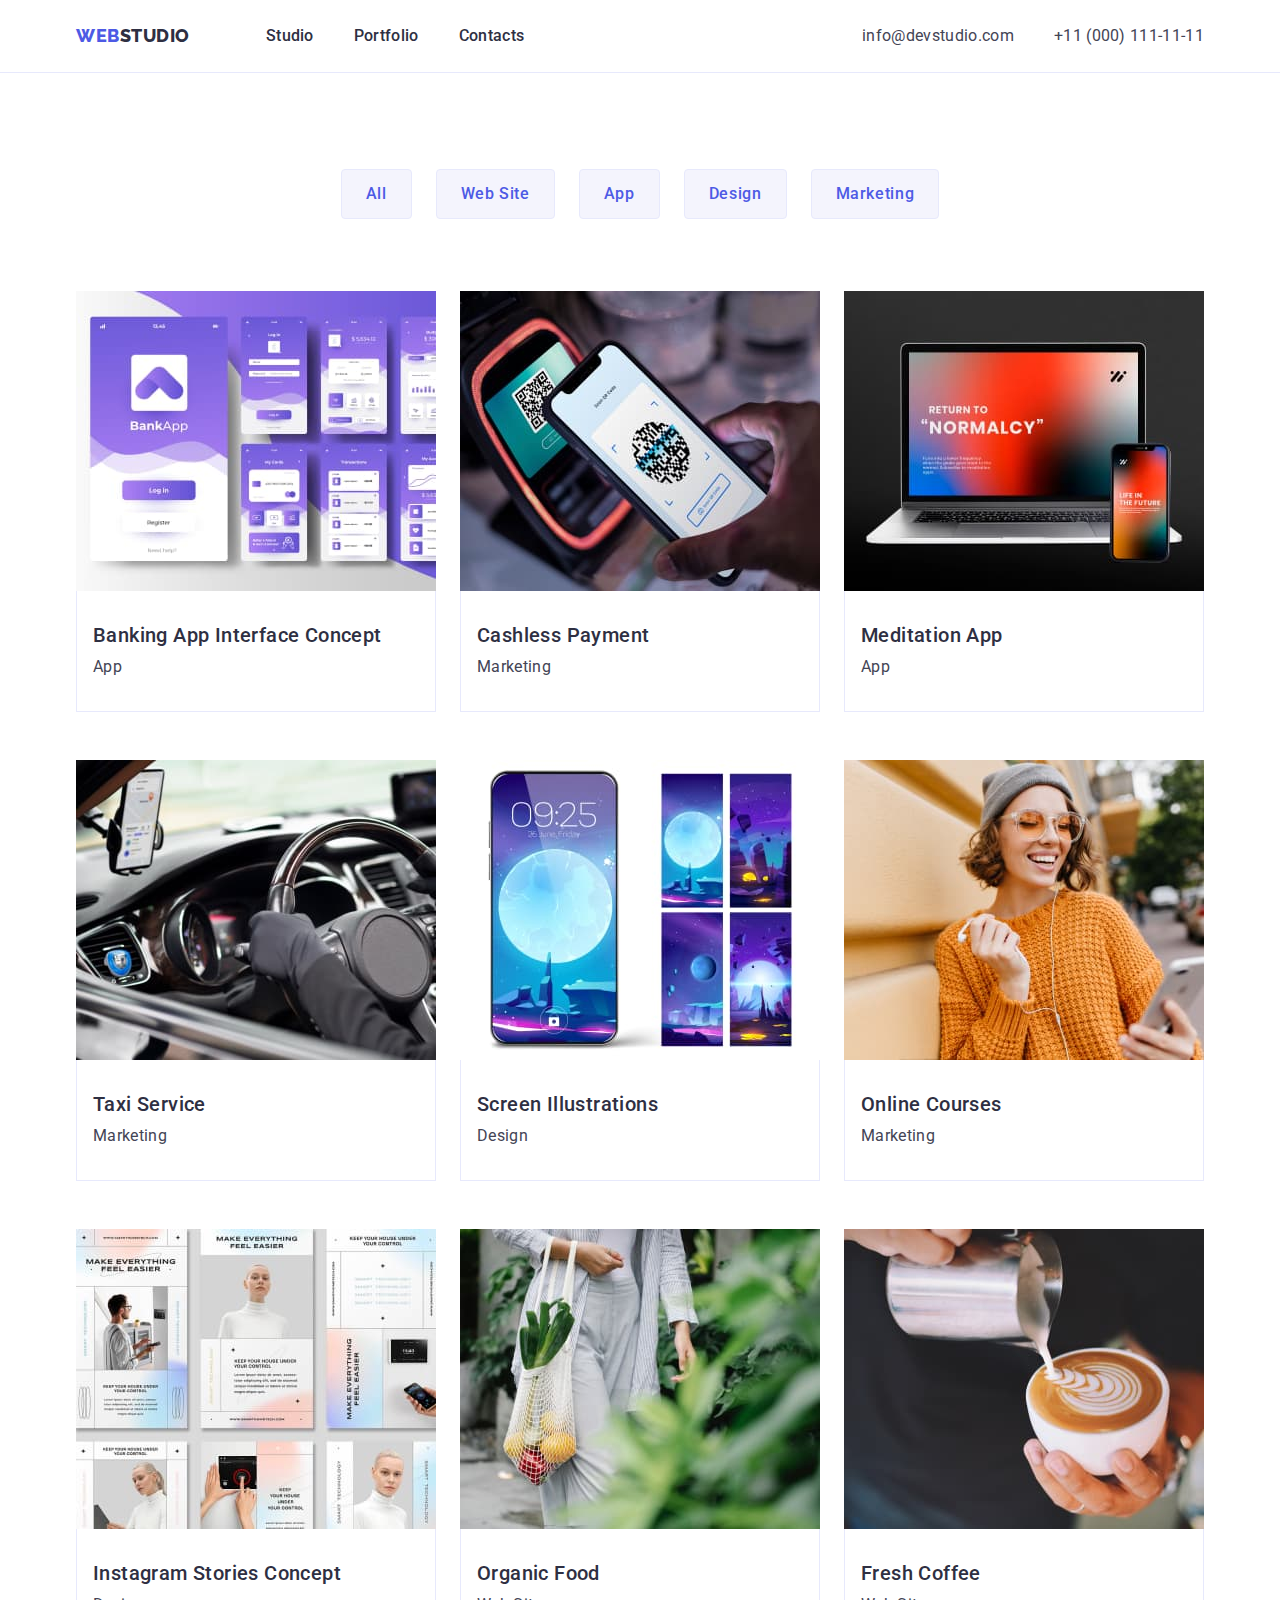
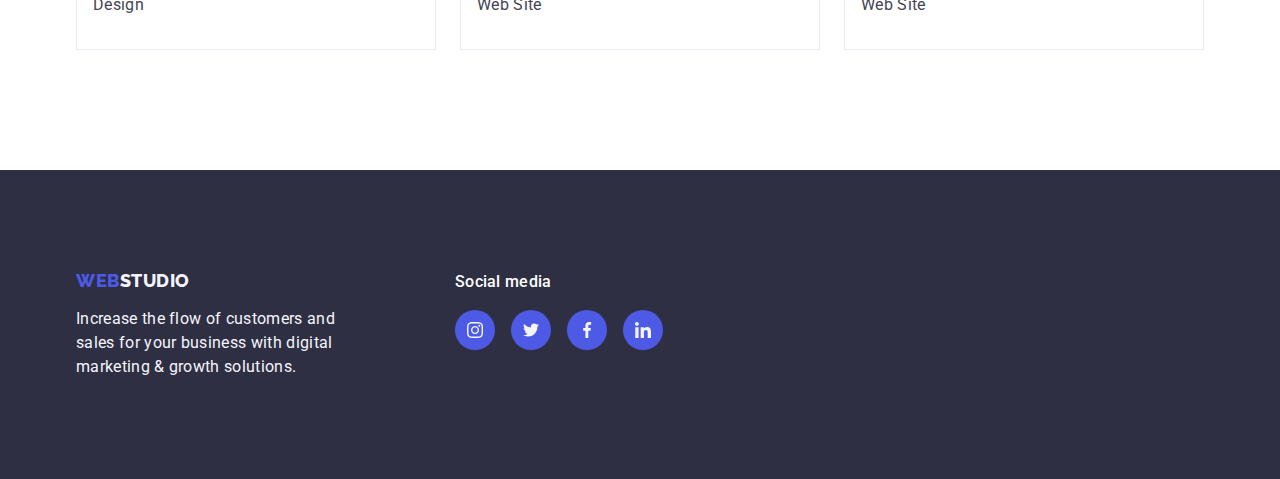
==== portfolio.html @ 36522546 "icons" ====
<!DOCTYPE html>
<html lang="en">

<head>
    <meta charset="UTF-8">
    <meta http-equiv="X-UA-Compatible" content="IE=edge">
    <meta name="viewport" content="width=device-width, initial-scale=1.0">
    <link href="https://fonts.googleapis.com" rel="preconnect" />
    <link href="https://fonts.gstatic.com" rel="preconnect" crossorigin />
    <link href="https://fonts.googleapis.com/css2?family=Raleway:wght@800&family=Roboto:wght@400;500;700&display=swap"
        rel="stylesheet" />
    <link rel="stylesheet" href="https://cdnjs.cloudflare.com/ajax/libs/modern-normalize/2.0.0/modern-normalize.min.css"
        integrity="sha512-4xo8blKMVCiXpTaLzQSLSw3KFOVPWhm/TRtuPVc4WG6kUgjH6J03IBuG7JZPkcWMxJ5huwaBpOpnwYElP/m6wg=="
        crossorigin="anonymous" referrerpolicy="no-referrer" />
    <link rel="stylesheet" href="./css/styles.css" />
    <title>Web Studio</title>
</head>

<body>
    <header class="header">
        <div class="container header-container">
            <nav class="nav">
                <a class="link logo header-logo" href="./index.html">Web<span class="logo-accent">Studio</span></a>
                <ul class="list nav-list">
                    <li class="nav-list-item"><a class="list-item-link link" href="./index.html">Studio</a></li>
                    <li class="nav-list-item"><a class="list-item-link link" href="./portfolio.html">Portfolio</a></li>
                    <li class="nav-list-item"><a class="list-item-link link" href="">Contacts</a></li>
                </ul>
            </nav>
            <address class="contacts">
                <ul class="list contacts-list">
                    <li class="contacts-list-item">
                        <a class="address-link link" href="mailto:info@devstudio.com">info@devstudio.com</a>
                    </li>
                    <li class="contacts-list-item">
                        <a class="address-link link" href="tel:+110001111111">+11 (000) 111-11-11</a>
                    </li>
                </ul>
            </address>
        </div>
    </header>

    <main>
        <section class="portfolio">
            <div class="container">
                <h1 class="tittle visually-hidden">Portfolio</h1>
                <ul class="list filter-list">
                    <li class="filter-list-item">
                        <button type="button" class="filter-btn">All</button>
                    </li>
                    <li class="filter-list-item">
                        <button type="button" class="filter-btn">Web Site</button>
                    </li>
                    <li class="filter-list-item">
                        <button type="button" class="filter-btn">App</button>
                    </li>
                    <li class="filter-list-item">
                        <button type="button" class="filter-btn">Design</button>
                    </li>
                    <li class="filter-list-item">
                        <button type="button" class="filter-btn">Marketing</button>
                    </li>
                </ul>


                <ul class="list portfolio-list">
                    <li class="portfolio-list-item">
                        <a href="" class="link">
                            <img src="./images/portfolio01.jpg" alt="mobile application" width="360" height="300">
                            <div class="portfolio-subtitle-wrap">
                                <h2 class="subtitle portfolio-subtitle">Banking App Interface Concept</h2>
                                <p class="subtitle-text portfolio-subtitle-text">App</p>
                            </div>
                        </a>
                    </li>

                    <li class="portfolio-list-item">
                        <a href="" class="link">
                            <img src="./images/portfolio02.jpg" alt="smartphone scans QR code" width="360" height="300">
                            <div class="portfolio-subtitle-wrap">
                                <h2 class="subtitle portfolio-subtitle">Cashless Payment</h2>
                                <p class="subtitle-text portfolio-subtitle-text">Marketing</p>
                            </div>
                        </a>
                    </li>

                    <li class="portfolio-list-item">
                        <a href="" class="link">
                            <img src="./images/portfolio03.jpg" alt="mobile and computer application" width="360"
                                height="300">
                            <div class="portfolio-subtitle-wrap">
                                <h2 class="subtitle portfolio-subtitle">Meditation App</h2>
                                <p class="subtitle-text portfolio-subtitle-text">App</p>
                            </div>
                        </a>
                    </li>

                    <li class="portfolio-list-item">
                        <a href="" class="link">
                            <img src="./images/portfolio04.jpg" alt="driver" width="360" height="300">
                            <div class="portfolio-subtitle-wrap">
                                <h2 class="subtitle portfolio-subtitle">Taxi Service</h2>
                                <p class="subtitle-text portfolio-subtitle-text">Marketing</p>
                            </div>
                        </a>
                    </li>

                    <li class="portfolio-list-item">
                        <a href="" class="link">
                            <img src="./images/portfolio05.jpg" alt="illustrations" width="360" height="300">
                            <div class="portfolio-subtitle-wrap">
                                <h2 class="subtitle portfolio-subtitle">Screen Illustrations</h2>
                                <p class="subtitle-text portfolio-subtitle-text">Design</p>
                            </div>
                        </a>
                    </li>

                    <li class="portfolio-list-item">
                        <a href="" class="link">
                            <img src="./images/portfolio06.jpg" alt="happy girl" width="360" height="300">
                            <div class="portfolio-subtitle-wrap">
                                <h2 class="subtitle portfolio-subtitle">Online Courses</h2>
                                <p class="subtitle-text portfolio-subtitle-text">Marketing</p>
                            </div>
                        </a>
                    </li>

                    <li class="portfolio-list-item">
                        <a href="" class="link">
                            <img src="./images/portfolio07.jpg" alt="design-concept" width="360" height="300">
                            <div class="portfolio-subtitle-wrap">
                                <h2 class="subtitle portfolio-subtitle">Instagram Stories Concept</h2>
                                <p class="subtitle-text portfolio-subtitle-text">Design</p>
                            </div>
                        </a>
                    </li>

                    <li class="portfolio-list-item">
                        <a href="" class="link">
                            <img src="./images/portfolio08.jpg" alt="woman with vegetables" width="360" height="300">
                            <div class="portfolio-subtitle-wrap">
                                <h2 class="subtitle portfolio-subtitle">Organic Food</h2>
                                <p class="subtitle-text portfolio-subtitle-text">Web Site</p>
                            </div>
                        </a>
                    </li>

                    <li class="portfolio-list-item">
                        <a href="" class="link">
                            <img src="./images/portfolio09.jpg" alt="сup of coffee" width="360" height="300">
                            <div class="portfolio-subtitle-wrap">
                                <h2 class="subtitle portfolio-subtitle">Fresh Coffee</h2>
                                <p class="subtitle-text portfolio-subtitle-text">Web Site</p>
                            </div>
                        </a>
                    </li>
                </ul>
            </div>
        </section>
    </main>

    <footer class="footer">
        <div class="container footer-container">
            <div class="footer-link-wrap">
                <a class="logo link footer-link" href="./index.html">Web<span
                        class="logo-accent-light">Studio</span></a>
                <p class="footer-text">Increase the flow of customers and <br>
                    sales for your business with digital <br>
                    marketing & growth solutions.</p>
            </div>
            <div class="footer-social">
                <p class="footer-social-title">Social media</p>
                <ul class="social-links footer-social-list list">
                    <li>
                        <a href="https://www.instagram.com/" target="_blank" class="link footer-social-link">
                            <svg class="team-icon" href="./images/icons.svg" width="16" height="16">
                                <use href="./images/icons.svg#icon-instagram-2"></use>
                            </svg>
                        </a>
                    </li>
                    <li>
                        <a href="https://twitter.com/" target="_blank" class="link footer-social-link">
                            <svg class="team-icon" href="./images/icons.svg" width="16" height="16">
                                <use href="./images/icons.svg#icon-twitter-1"></use>
                            </svg>
                        </a>
                    </li>
                    <li>
                        <a href="https://www.facebook.com/" target="_blank" class="link footer-social-link">
                            <svg class="team-icon" href="./images/icons.svg" width="16" height="16">
                                <use href="./images/icons.svg#icon-facebook-1"></use>
                            </svg>
                        </a>
                    </li>
                    <li>
                        <a href="https://www.linkedin.com//" target="_blank" class="link footer-social-link">
                            <svg class="team-icon" href="./images/icons.svg" width="16" height="16">
                                <use href="./images/icons.svg#icon-linkedin-1"></use>
                            </svg>
                        </a>
                    </li>
                </ul>
            </div>

        </div>
    </footer>
</body>

</html>
---- css/styles.css ----
:root{
    --primaryBrand: #4D5AE5;
    --pressedState: #404BBF;
    --mainColor: #2E2F42;
    --successColor: #31D0AA;
    --textColor: #434455;
    --subtleText: #8E8F99;
    --accentColor: #E7E9FC;
    --lightBg: #F4F4FD;
    --white: #FFFFFF;
    --modalBg: #FCFCFC;
}
* {
   box-sizing: border-box; 
   padding: 0;
    margin: 0;
}
body{
    font-family: Roboto, sans-serif;
    color: var(--textColor);
    background-color: var(--white);
}


img {
    display: block;
    max-width: 100%;
  }
.header{
    border-bottom: 1px solid #E7E9FC;
    padding: 24px 0;
}
.logo{
font-family: 'Raleway', sans-serif;
font-style: normal;
font-weight: 800;
font-size: 18px;
line-height: 1.17;
letter-spacing: 0.03em;
text-transform: uppercase;
color: var(--primaryBrand);
}
.link{
    text-decoration: none;
}
.logo-accent{
    color: var(--mainColor);
}
.list{
    list-style: none;
}
.list-item-link{
    font-style: normal;
    font-weight: 500;
    font-size: 16px;
    line-height: 1.5;
    letter-spacing: 0.02em;
    color: var(--mainColor);
    padding: 24px 0;
}
.list-item-link:hover,
.list-item-link:focus{
    color: var(--pressedState);
}
.contacts{
    font-style: normal;
    align-self: flex-end;
}
.address-link{
    font-weight: 400;
    font-size: 16px;
    line-height: 1.5;
    letter-spacing: 0.02em;
    text-decoration: none;
    color: var(--textColor);
    padding: 24px 0;
}
.address-link:hover,
.address-link:focus {
    color: var(--pressedState);
}
.hero{
    background-color: var(--mainColor);
    background-image: linear-gradient(to bottom, rgba(46, 47, 66, 0.7), rgba(46, 47, 66, 0.7)),url(/images/people-office\ bg-min.jpg);
    background-repeat: no-repeat;
    background-size: cover;
    padding: 188px 0 188px 0;
}
.hero-title{
    font-style: normal;
    font-weight: 700;
    font-size: 56px;
    line-height: 1.07;
    text-align: center;
    letter-spacing: 0.02em;
    color: var(--white);
    max-width: 496px;
    margin: 0 auto 48px;
}
.btn-title{
    background-color: var(--primaryBrand);
    color:var(--white);
    font-family: 'Roboto', sans-serif;
    font-style: normal;
    font-weight: 500;
    font-size: 16px;
    line-height: 1.5;
    letter-spacing: 0.04em;
    border: none;
    cursor: pointer;
    padding: 16px 32px;
    display: block;
    margin: 0 auto;
    min-width: 169px;
    height: 56px;
    border-radius: 4px;  
}
.btn-title:hover,
.btn-title:focus{
    background-color:var(--pressedState);
}
.title{
    font-style: normal;
    font-weight: 700;
    font-size: 36px;
    line-height: 1.11;
    text-align: center;
    letter-spacing: 0.02em;
    text-transform: capitalize;
    color: var(--mainColor);
}
.subtitle{
    font-style: normal;
    font-weight: 500;
    font-size: 20px;
    line-height: 1.2;
    letter-spacing: 0.02em;
    color: var(--mainColor);
}
.subtitle-text{
    font-size: 16px;
    line-height: 1.5;   
    letter-spacing: 0.02em;
    color: var(--textColor);
}
.team{
    background-color: var(--lightBg);
}
.team-list-item{
    background-color: var(--white);
}
.footer{
    background-color: var(--mainColor);
}
.footer-text{
    font-style: normal;
    font-weight: 400;
    font-size: 16px;
    line-height: 24px;
    letter-spacing: 0.02em;
    color: var(--lightBg);
}
.logo-accent-light{
    color: var(--lightBg);
}
.container{
    max-width: 1158px;
    margin: 0 auto;
    padding: 0 15px 0 15px;
}
.header-container{
    display: flex;
    justify-content: space-between;
}
.nav {
    display: flex; 
    align-items: center;
}
.header-logo{
    margin-right: 76px;
}
.nav-list{
    display: flex;
    gap: 40px; 
}
.contacts-list{
    display: flex;
    align-items: center;
    gap: 40px;   
}
.advantages{
    padding: 120px 0;
}
.advantages-list{
    display: flex;
    justify-content: space-between;
    gap: 24px;
}
.advantages-list-item{
    width: calc((100% - 72px) / 4);
}
.advantages-subtitle{
    margin-bottom: 8px;
}
.about{
    padding-bottom: 120px;
}
.about-title{
    margin-bottom: 72px;
}
.about-list{
    display: flex;
    justify-content: space-between;
    gap: 24px;
}
.about-list-item{
    width: calc((100% - 48px) / 3);
}
.team{
    padding: 120px 0;
}
.team-title{
    margin-bottom: 72px;
}
.team-list{
    display: flex;
    justify-content: space-between;
    gap: 24px;
}
.team-list-item {
    width: calc((100% - 72px) / 4);
    box-shadow: 0px 1px 6px rgba(46, 47, 66, 0.08), 0px 1px 1px rgba(46, 47, 66, 0.16), 0px 2px 1px rgba(46, 47, 66, 0.08);
border-radius: 0px 0px 4px 4px;
}
.team-subtitle-wrap{
    padding: 32px 16px;
}
.team-subtitle{
    text-align: center;
    margin-bottom: 8px;
}
.team-subtitle-text{
    text-align: center;
    margin-bottom: 8px;
}
.team-social-list {
display: flex;
justify-content: space-between;
gap: 24px;
}
.team-social-link {
    width: 40px;
    height: 40px;
    border-radius: 50%;
    background-color: var(--primaryBrand);
    display: flex;
    justify-content: center;
    align-items: center;
}
.team-social-link:hover,
.team-social-link:focus {
    background-color: var(--pressedState);
}
/* .team-icon {
  
  border: 2px dashed #2a2a2a;
  border-radius: 8px;
  fill: #2a2a2a;
} */
.footer{
    padding: 100px 0;
}
.footer-link{
    display: inline-block;
    margin-bottom: 16px;
}
.team-social-list {
    display: flex;
    justify-content: space-between;
    gap: 24px;
    }
.footer-container{
    display: flex;
}
.footer-social-link {
    width: 40px;
    height: 40px;
    border-radius: 50%;
    background-color: var(--primaryBrand);
    display: flex;
    justify-content: center;
    align-items: center;
}
.footer-social-link:hover,
.footer-social-link:focus {
    background-color: var(--successColor);
}
.footer-social-list {
display: flex;
justify-content: space-between;
gap: 16px;
}
.footer-link-wrap{
    margin-right: 120px;
}
.footer-social-title{
    color: var(--white);
    font-style: normal;
font-weight: 500;
font-size: 16px;
line-height: 1.5;
letter-spacing: 0.02em;
    margin-bottom: 16px;
}
.portfolio {
    padding: 96px 0 120px 0;
}
.filter-list {
    display: flex;
    justify-content: center;
    gap: 24px;
    margin-bottom: 72px;
}
.filter-btn{
    font-family: 'Roboto', sans-serif;
    font-style: normal;
    font-weight: 500;
    font-size: 16px;
    line-height: 1.5;
    letter-spacing: 0.04em;
    background-color: var(--lightBg);
    border: 1px solid var(--accentColor);
    color: var(--primaryBrand);
    cursor: pointer;
    border-radius: 4px;
    padding: 12px 24px;
}
.filter-btn:hover,
.filter-btn:focus{
    background: var(--pressedState);
    border:none;
    color:var(--white);
    border: 1px solid transparent;
    box-shadow: 0px 3px 1px rgba(0, 0, 0, 0.1), 0px 2px 1px rgba(0, 0, 0, 0.08), 0px 2px 2px rgba(0, 0, 0, 0.12);
border-radius: 4px;

}
.portfolio-list {
    display: flex;
    justify-content: space-between;
    flex-wrap: wrap;
    gap: 48px 24px;
}
.portfolio-list-item {
    width: calc((100% - 48px) / 3);
}
.portfolio-list-item:hover{
    box-shadow: 0px 1px 6px rgba(46, 47, 66, 0.08), 0px 1px 1px rgba(46, 47, 66, 0.16), 0px 2px 1px rgba(46, 47, 66, 0.08);
}

.portfolio-subtitle {
   margin-bottom: 8px;
}
.portfolio-subtitle-wrap {
    border-bottom: 1px solid #E7E9FC;
    border-right: 1px solid #E7E9FC;
    border-left: 1px solid #E7E9FC;
    padding: 32px 16px;
}
.visually-hidden {
    position: absolute;
    width: 1px;
    height: 1px;
    margin: -1px;
    border: 0;
    padding: 0;
    white-space: nowrap;
    clip-path: inset(100%);
    clip: rect(0 0 0 0);
    overflow: hidden;
}
.advantages-icon-wrap {
    background-color: var(--lightBg);
    height: 112px;
    display: flex;
    align-items: center;
    justify-content: center;
    margin-bottom: 8px;
}
.customers{
    padding: 120px 156px;
}
.customers-title{
    margin-bottom: 72px;
}
.customers-list {
    display: flex;
    justify-content: center;
    gap: 24px;
}
.customers-icon:hover,
.customers-icon:focus{
    fill: var(--pressedState);
}
.customers-list-item {
    border: 1px solid var(--subtleText);
border-radius: 4px;
width: 168px;
height: 88px;
display: flex;
    justify-content: center;
    align-items: center;
}
.customers-list-item:hover {
    border: 1px solid var(--pressedState);
}
.team-icon {
}
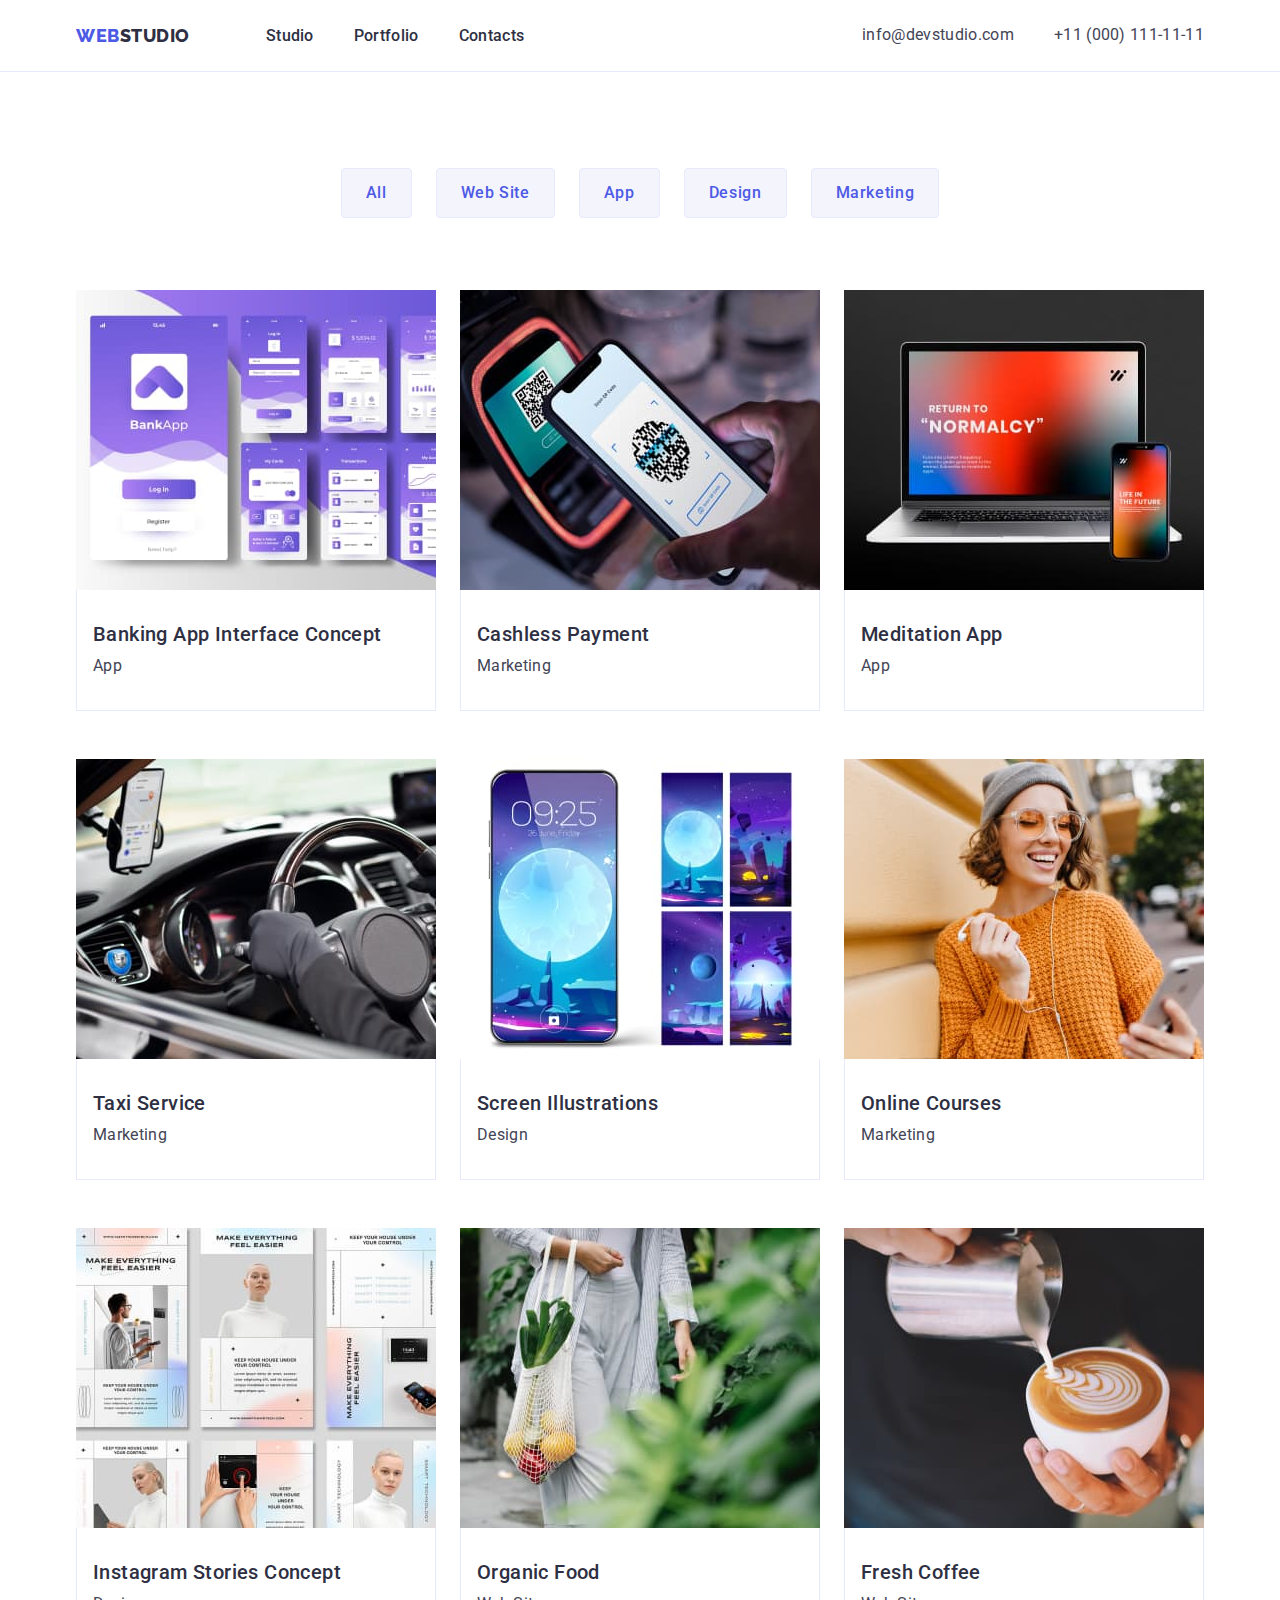
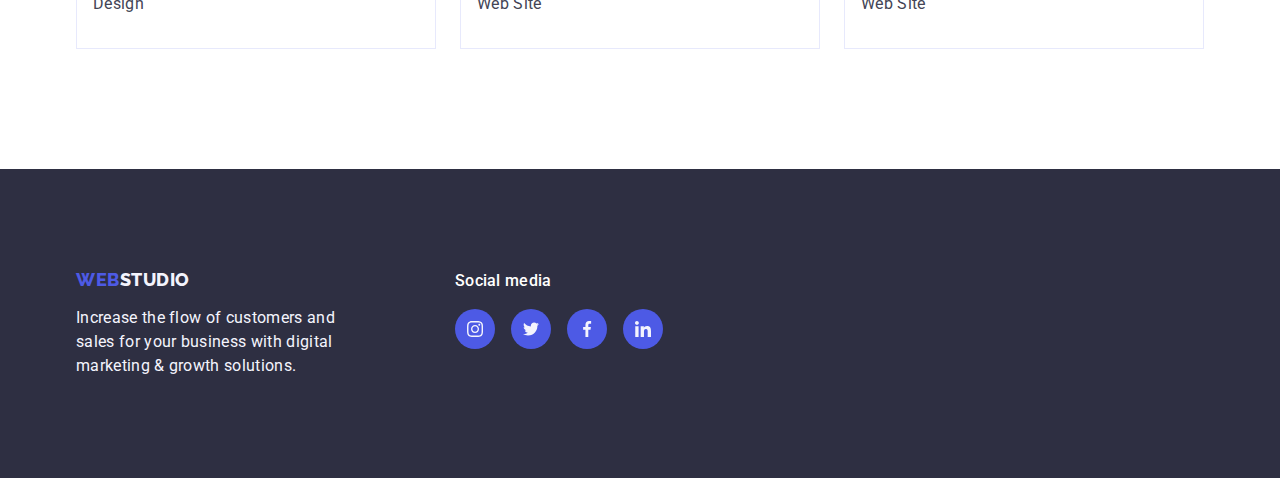
==== commit 3371f6ae: "edits" ====
--- a/portfolio.html
+++ b/portfolio.html
@@ -66,7 +66,12 @@
                 <ul class="list portfolio-list">
                     <li class="portfolio-list-item">
                         <a href="" class="link">
-                            <img src="./images/portfolio01.jpg" alt="mobile application" width="360" height="300">
+                            <div class="portfolio-img">
+                                <img src="./images/portfolio01.jpg" alt="mobile application" width="360" height="300">
+                                <p class="portfolio-img-overlay">14 Stylish and User-Friendly App Design Concepts · Task
+                                    Manager App · Calorie Tracker App · Exotic Fruit Ecommerce App · Cloud Storage App
+                                </p>
+                            </div>
                             <div class="portfolio-subtitle-wrap">
                                 <h2 class="subtitle portfolio-subtitle">Banking App Interface Concept</h2>
                                 <p class="subtitle-text portfolio-subtitle-text">App</p>
@@ -76,7 +81,13 @@
 
                     <li class="portfolio-list-item">
                         <a href="" class="link">
-                            <img src="./images/portfolio02.jpg" alt="smartphone scans QR code" width="360" height="300">
+                            <div class="portfolio-img">
+                                <img src="./images/portfolio02.jpg" alt="smartphone scans QR code" width="360"
+                                    height="300">
+                                <p class="portfolio-img-overlay">14 Stylish and User-Friendly App Design Concepts · Task
+                                    Manager App · Calorie Tracker App · Exotic Fruit Ecommerce App · Cloud Storage App
+                                </p>
+                            </div>
                             <div class="portfolio-subtitle-wrap">
                                 <h2 class="subtitle portfolio-subtitle">Cashless Payment</h2>
                                 <p class="subtitle-text portfolio-subtitle-text">Marketing</p>
@@ -85,9 +96,14 @@
                     </li>
 
                     <li class="portfolio-list-item">
-                        <a href="" class="link">
-                            <img src="./images/portfolio03.jpg" alt="mobile and computer application" width="360"
-                                height="300">
+                        <a href="#" class="link">
+                            <div class="portfolio-img">
+                                <img src="./images/portfolio03.jpg" alt="mobile and computer application" width="360"
+                                    height="300">
+                                <p class="portfolio-img-overlay">14 Stylish and User-Friendly App Design Concepts · Task
+                                    Manager App · Calorie Tracker App · Exotic Fruit Ecommerce App · Cloud Storage App
+                                </p>
+                            </div>
                             <div class="portfolio-subtitle-wrap">
                                 <h2 class="subtitle portfolio-subtitle">Meditation App</h2>
                                 <p class="subtitle-text portfolio-subtitle-text">App</p>
@@ -96,8 +112,13 @@
                     </li>
 
                     <li class="portfolio-list-item">
-                        <a href="" class="link">
-                            <img src="./images/portfolio04.jpg" alt="driver" width="360" height="300">
+                        <a href="#" class="link">
+                            <div class="portfolio-img">
+                                <img src="./images/portfolio04.jpg" alt="Taxi Service" width="360" height="300">
+                                <p class="portfolio-img-overlay">14 Stylish and User-Friendly App Design Concepts · Task
+                                    Manager App · Calorie Tracker App · Exotic Fruit Ecommerce App · Cloud Storage App
+                                </p>
+                            </div>
                             <div class="portfolio-subtitle-wrap">
                                 <h2 class="subtitle portfolio-subtitle">Taxi Service</h2>
                                 <p class="subtitle-text portfolio-subtitle-text">Marketing</p>
@@ -106,8 +127,13 @@
                     </li>
 
                     <li class="portfolio-list-item">
-                        <a href="" class="link">
-                            <img src="./images/portfolio05.jpg" alt="illustrations" width="360" height="300">
+                        <a href="#" class="link">
+                            <div class="portfolio-img">
+                                <img src="./images/portfolio05.jpg" alt="illustrations" width="360" height="300">
+                                <p class="portfolio-img-overlay">14 Stylish and User-Friendly App Design Concepts · Task
+                                    Manager App · Calorie Tracker App · Exotic Fruit Ecommerce App · Cloud Storage App
+                                </p>
+                            </div>
                             <div class="portfolio-subtitle-wrap">
                                 <h2 class="subtitle portfolio-subtitle">Screen Illustrations</h2>
                                 <p class="subtitle-text portfolio-subtitle-text">Design</p>
@@ -116,8 +142,13 @@
                     </li>
 
                     <li class="portfolio-list-item">
-                        <a href="" class="link">
-                            <img src="./images/portfolio06.jpg" alt="happy girl" width="360" height="300">
+                        <a href="#" class="link">
+                            <div class="portfolio-img">
+                                <img src="./images/portfolio06.jpg" alt="happy girl" width="360" height="300">
+                                <p class="portfolio-img-overlay">14 Stylish and User-Friendly App Design Concepts · Task
+                                    Manager App · Calorie Tracker App · Exotic Fruit Ecommerce App · Cloud Storage App
+                                </p>
+                            </div>
                             <div class="portfolio-subtitle-wrap">
                                 <h2 class="subtitle portfolio-subtitle">Online Courses</h2>
                                 <p class="subtitle-text portfolio-subtitle-text">Marketing</p>
@@ -126,8 +157,13 @@
                     </li>
 
                     <li class="portfolio-list-item">
-                        <a href="" class="link">
-                            <img src="./images/portfolio07.jpg" alt="design-concept" width="360" height="300">
+                        <a href="#" class="link">
+                            <div class="portfolio-img">
+                                <img src="./images/portfolio07.jpg" alt="design-concept" width="360" height="300">
+                                <p class="portfolio-img-overlay">14 Stylish and User-Friendly App Design Concepts · Task
+                                    Manager App · Calorie Tracker App · Exotic Fruit Ecommerce App · Cloud Storage App
+                                </p>
+                            </div>
                             <div class="portfolio-subtitle-wrap">
                                 <h2 class="subtitle portfolio-subtitle">Instagram Stories Concept</h2>
                                 <p class="subtitle-text portfolio-subtitle-text">Design</p>
@@ -136,8 +172,14 @@
                     </li>
 
                     <li class="portfolio-list-item">
-                        <a href="" class="link">
-                            <img src="./images/portfolio08.jpg" alt="woman with vegetables" width="360" height="300">
+                        <a href="#" class="link">
+                            <div class="portfolio-img">
+                                <img src="./images/portfolio08.jpg" alt="woman with vegetables" width="360"
+                                    height="300">
+                                <p class="portfolio-img-overlay">14 Stylish and User-Friendly App Design Concepts · Task
+                                    Manager App · Calorie Tracker App · Exotic Fruit Ecommerce App · Cloud Storage App
+                                </p>
+                            </div>
                             <div class="portfolio-subtitle-wrap">
                                 <h2 class="subtitle portfolio-subtitle">Organic Food</h2>
                                 <p class="subtitle-text portfolio-subtitle-text">Web Site</p>
@@ -146,8 +188,13 @@
                     </li>
 
                     <li class="portfolio-list-item">
-                        <a href="" class="link">
-                            <img src="./images/portfolio09.jpg" alt="сup of coffee" width="360" height="300">
+                        <a href="#" class="link">
+                            <div class="portfolio-img">
+                                <img src="./images/portfolio09.jpg" alt="сup of coffee" width="360" height="300">
+                                <p class="portfolio-img-overlay">14 Stylish and User-Friendly App Design Concepts · Task
+                                    Manager App · Calorie Tracker App · Exotic Fruit Ecommerce App · Cloud Storage App
+                                </p>
+                            </div>
                             <div class="portfolio-subtitle-wrap">
                                 <h2 class="subtitle portfolio-subtitle">Fresh Coffee</h2>
                                 <p class="subtitle-text portfolio-subtitle-text">Web Site</p>
--- a/css/styles.css
+++ b/css/styles.css
@@ -11,8 +11,8 @@
     --modalBg: #FCFCFC;
 }
 * {
-   box-sizing: border-box; 
-   padding: 0;
+    box-sizing: border-box; 
+    padding: 0;
     margin: 0;
 }
 body{
@@ -29,16 +29,17 @@
 .header{
     border-bottom: 1px solid #E7E9FC;
     padding: 24px 0;
+    height: 72px;
 }
 .logo{
-font-family: 'Raleway', sans-serif;
-font-style: normal;
-font-weight: 800;
-font-size: 18px;
-line-height: 1.17;
-letter-spacing: 0.03em;
-text-transform: uppercase;
-color: var(--primaryBrand);
+    font-family: 'Raleway', sans-serif;
+    font-style: normal;
+    font-weight: 800;
+    font-size: 18px;
+    line-height: 1.17;
+    letter-spacing: 0.03em;
+    text-transform: uppercase;
+    color: var(--primaryBrand);
 }
 .link{
     text-decoration: none;
@@ -57,11 +58,28 @@
     letter-spacing: 0.02em;
     color: var(--mainColor);
     padding: 24px 0;
+    transition: ;
+    transition-property: color 250ms cubic-bezier(0.4, 0, 0.2, 1);
 }
 .list-item-link:hover,
 .list-item-link:focus{
     color: var(--pressedState);
 }
+.nav-list-item:hover::after,
+.nav-list-item:focus::after{
+    content: "";
+    display: block;
+    height: 4px;
+    left: 0px;
+    top: 44px;
+    background: var(--pressedState);
+    border-radius: 2px;
+    bottom: 0;
+    position: absolute;
+    left: 0;
+    width: 100%;
+    top: calc(100% + 21px);
+}
 .contacts{
     font-style: normal;
     align-self: flex-end;
@@ -74,6 +92,8 @@
     text-decoration: none;
     color: var(--textColor);
     padding: 24px 0;
+    transition: background-color 250ms cubic-bezier(0.4, 0, 0.2, 1);
+
 }
 .address-link:hover,
 .address-link:focus {
@@ -81,10 +101,12 @@
 }
 .hero{
     background-color: var(--mainColor);
-    background-image: linear-gradient(to bottom, rgba(46, 47, 66, 0.7), rgba(46, 47, 66, 0.7)),url(/images/people-office\ bg-min.jpg);
+    background-image: linear-gradient(to bottom, rgba(46, 47, 66, 0.7), rgba(46, 47, 66, 0.7)),url(./../images/hero_bg.jpg);
     background-repeat: no-repeat;
     background-size: cover;
     padding: 188px 0 188px 0;
+    max-width: 1440px;
+    margin: 0 auto;
 }
 .hero-title{
     font-style: normal;
@@ -113,7 +135,8 @@
     margin: 0 auto;
     min-width: 169px;
     height: 56px;
-    border-radius: 4px;  
+    border-radius: 4px; 
+    transition: background-color 250ms cubic-bezier(0.4, 0, 0.2, 1);
 }
 .btn-title:hover,
 .btn-title:focus{
@@ -171,10 +194,12 @@
 .header-container{
     display: flex;
     justify-content: space-between;
+    height: 100%;
 }
 .nav {
     display: flex; 
     align-items: center;
+    height: 100%;
 }
 .header-logo{
     margin-right: 76px;
@@ -182,6 +207,10 @@
 .nav-list{
     display: flex;
     gap: 40px; 
+    height: 100%;
+}
+.nav-list-item {
+    position: relative;
 }
 .contacts-list{
     display: flex;
@@ -244,9 +273,9 @@
     margin-bottom: 8px;
 }
 .team-social-list {
-display: flex;
-justify-content: space-between;
-gap: 24px;
+    display: flex;
+    justify-content: space-between;
+    gap: 24px;
 }
 .team-social-link {
     width: 40px;
@@ -256,17 +285,12 @@
     display: flex;
     justify-content: center;
     align-items: center;
+    transition: background-color 250ms cubic-bezier(0.4, 0, 0.2, 1);
 }
 .team-social-link:hover,
 .team-social-link:focus {
     background-color: var(--pressedState);
 }
-/* .team-icon {
-  
-  border: 2px dashed #2a2a2a;
-  border-radius: 8px;
-  fill: #2a2a2a;
-} */
 .footer{
     padding: 100px 0;
 }
@@ -290,15 +314,16 @@
     display: flex;
     justify-content: center;
     align-items: center;
-}
+    transition: background-color 250ms cubic-bezier(0.4, 0, 0.2, 1);
+    }
 .footer-social-link:hover,
 .footer-social-link:focus {
     background-color: var(--successColor);
 }
 .footer-social-list {
-display: flex;
-justify-content: space-between;
-gap: 16px;
+    display: flex;
+    justify-content: space-between;
+    gap: 16px;
 }
 .footer-link-wrap{
     margin-right: 120px;
@@ -306,10 +331,10 @@
 .footer-social-title{
     color: var(--white);
     font-style: normal;
-font-weight: 500;
-font-size: 16px;
-line-height: 1.5;
-letter-spacing: 0.02em;
+    font-weight: 500;
+    font-size: 16px;
+    line-height: 1.5;
+    letter-spacing: 0.02em;
     margin-bottom: 16px;
 }
 .portfolio {
@@ -334,16 +359,15 @@
     cursor: pointer;
     border-radius: 4px;
     padding: 12px 24px;
+    transition: background-color 250ms cubic-bezier(0.4, 0, 0.2, 1), border 250ms cubic-bezier(0.4, 0, 0.2, 1), color 250ms cubic-bezier(0.4, 0, 0.2, 1), box-shadow 250ms cubic-bezier(0.4, 0, 0.2, 1);
 }
 .filter-btn:hover,
 .filter-btn:focus{
-    background: var(--pressedState);
+    background-color: var(--pressedState);
     border:none;
     color:var(--white);
     border: 1px solid transparent;
     box-shadow: 0px 3px 1px rgba(0, 0, 0, 0.1), 0px 2px 1px rgba(0, 0, 0, 0.08), 0px 2px 2px rgba(0, 0, 0, 0.12);
-border-radius: 4px;
-
 }
 .portfolio-list {
     display: flex;
@@ -353,6 +377,7 @@
 }
 .portfolio-list-item {
     width: calc((100% - 48px) / 3);
+    transition: box-shadow 250ms cubic-bezier(0.4, 0, 0.2, 1);
 }
 .portfolio-list-item:hover{
     box-shadow: 0px 1px 6px rgba(46, 47, 66, 0.08), 0px 1px 1px rgba(46, 47, 66, 0.16), 0px 2px 1px rgba(46, 47, 66, 0.08);
@@ -366,6 +391,30 @@
     border-right: 1px solid #E7E9FC;
     border-left: 1px solid #E7E9FC;
     padding: 32px 16px;
+}
+.portfolio-img {
+    width: 360px;
+    height: 300px;
+    position: relative;
+    overflow: hidden;
+}
+.portfolio-img-overlay {
+    position: absolute;
+    color: var(--lightBg); 
+    padding: 40px 32px 0 32px;
+    font-size: 16px;
+    line-height: 1.5;
+    letter-spacing: 0.02em;
+    background-color: var(--primaryBrand);
+    top: 0;
+    left: 0;
+    width:100%;
+    height: 100%;
+    transform: translateY(100%);
+    transition: transform 250ms ease-in-out;
+}
+.portfolio-img:hover .portfolio-img-overlay {
+    transform: translateY(0);
 }
 .visually-hidden {
     position: absolute;
@@ -398,21 +447,25 @@
     justify-content: center;
     gap: 24px;
 }
-.customers-icon:hover,
-.customers-icon:focus{
+.customers-icon {
+    fill: var(--subtleText);
+    transition: fill 250ms cubic-bezier(0.4, 0, 0.2, 1);
+}
+.customers-list-item:hover .customers-icon,
+.customers-list-item:focus .customers-icon{
     fill: var(--pressedState);
 }
 .customers-list-item {
     border: 1px solid var(--subtleText);
-border-radius: 4px;
-width: 168px;
-height: 88px;
-display: flex;
-    justify-content: center;
-    align-items: center;
+    border-radius: 4px;
+    min-width: 168px;
+    height: 88px;   
+    display: flex;
+    justify-content: center;
+    align-items: center;
+    transition: border 250ms cubic-bezier(0.4, 0, 0.2, 1);
+    
 }
 .customers-list-item:hover {
     border: 1px solid var(--pressedState);
 }
-.team-icon {
-}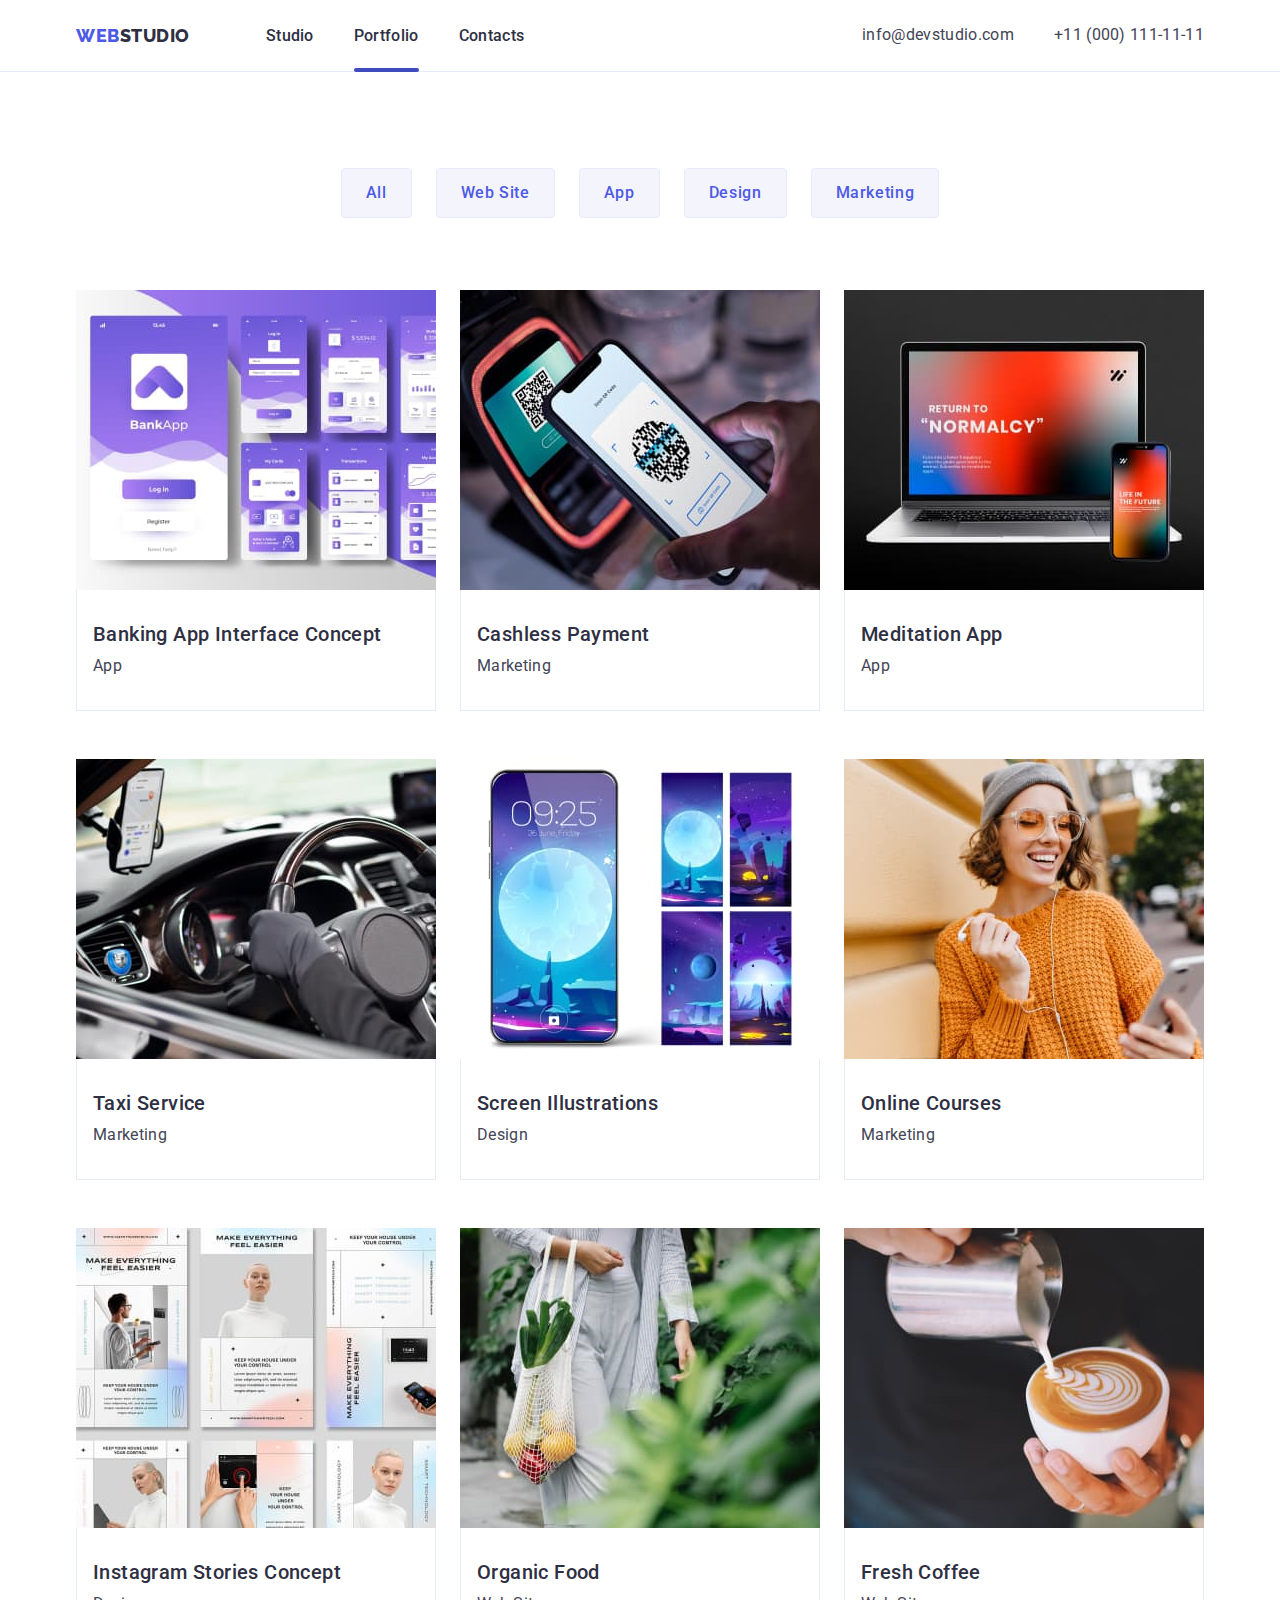
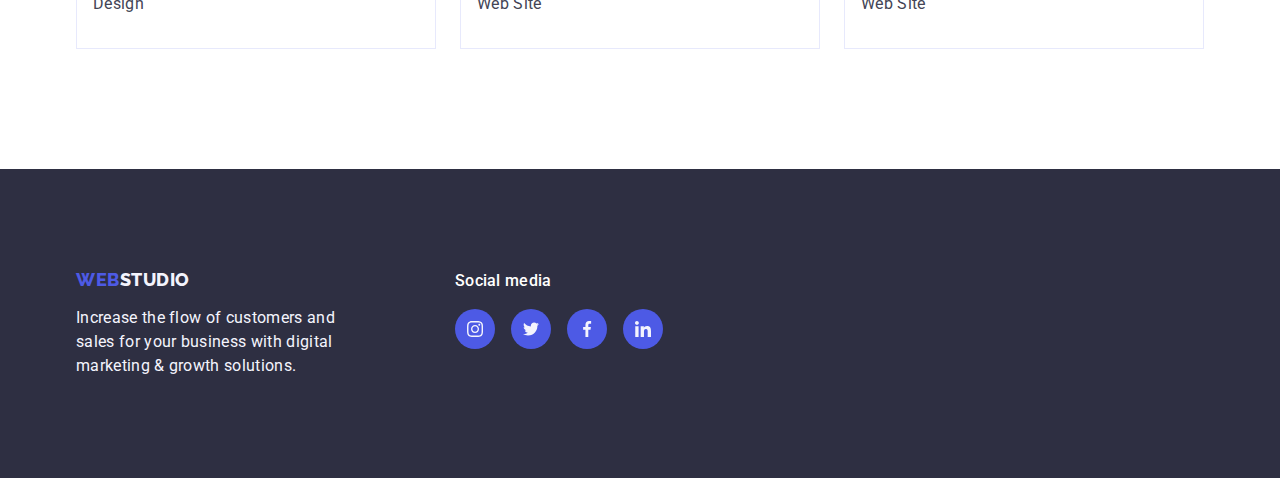
==== commit 7dec0442: "edits" ====
--- a/portfolio.html
+++ b/portfolio.html
@@ -23,7 +23,8 @@
                 <a class="link logo header-logo" href="./index.html">Web<span class="logo-accent">Studio</span></a>
                 <ul class="list nav-list">
                     <li class="nav-list-item"><a class="list-item-link link" href="./index.html">Studio</a></li>
-                    <li class="nav-list-item"><a class="list-item-link link" href="./portfolio.html">Portfolio</a></li>
+                    <li class="nav-list-item active"><a class="list-item-link link"
+                            href="./portfolio.html">Portfolio</a></li>
                     <li class="nav-list-item"><a class="list-item-link link" href="">Contacts</a></li>
                 </ul>
             </nav>
--- a/css/styles.css
+++ b/css/styles.css
@@ -19,15 +19,54 @@
     font-family: Roboto, sans-serif;
     color: var(--textColor);
     background-color: var(--white);
-}
-
+    position: relative;
+}
 
 img {
     display: block;
     max-width: 100%;
   }
+.is-hidden {
+    visibility: hidden;
+    opacity: 0;
+    pointer-events: none;
+}
+.backdrop {
+    position: fixed;
+    background-color: rgba(46, 47, 66, 0.4);
+    width: 100%;
+    height: 100%;
+    left: 0;
+    top: 0;
+    display: flex;
+    justify-content: center;
+    transition: opacity .4s;
+}
+.modal{
+    width: 408px;
+    height: 584px;
+    background-color: var(--modalBg);
+    border-radius: 4px;
+    position: relative;
+    top: 80px;
+    left:calc(50%-204px);
+}
+.m-close-btn {
+    position: absolute;
+    display: flex;
+    justify-content: center;
+    align-items: center;
+    width: 24px;
+    height: 24px;
+    top: 24px;
+    right: 24px;
+    background: var(--accentColor);
+    border: 1px solid rgba(0, 0, 0, 0.1);
+    border-radius: 50%;
+    cursor: pointer;
+}
 .header{
-    border-bottom: 1px solid #E7E9FC;
+    border-bottom: 1px solid var(--accentColor);
     padding: 24px 0;
     height: 72px;
 }
@@ -37,7 +76,7 @@
     font-weight: 800;
     font-size: 18px;
     line-height: 1.17;
-    letter-spacing: 0.03em;
+    letter-spacing: 0.03em; 
     text-transform: uppercase;
     color: var(--primaryBrand);
 }
@@ -66,7 +105,8 @@
     color: var(--pressedState);
 }
 .nav-list-item:hover::after,
-.nav-list-item:focus::after{
+.nav-list-item:focus::after,
+.nav-list-item.active::after{
     content: "";
     display: block;
     height: 4px;
@@ -80,6 +120,7 @@
     width: 100%;
     top: calc(100% + 21px);
 }
+
 .contacts{
     font-style: normal;
     align-self: flex-end;
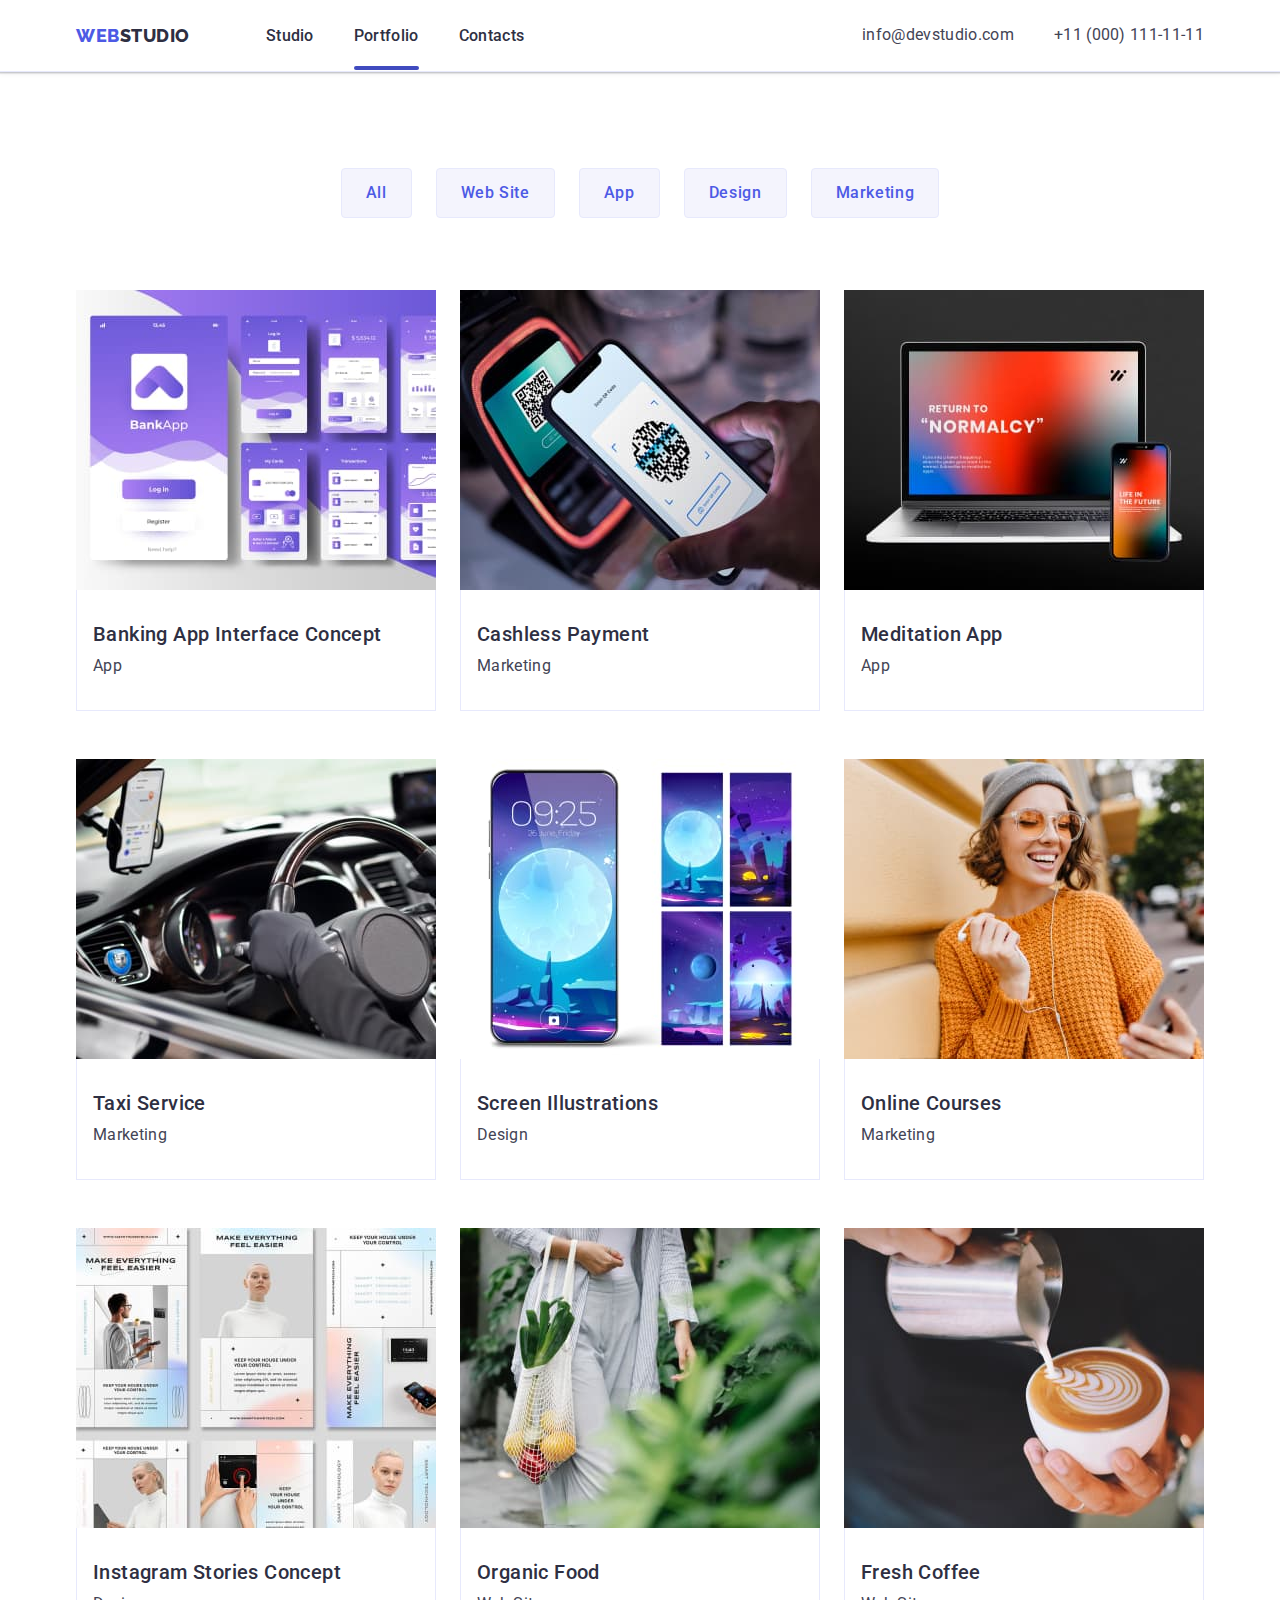
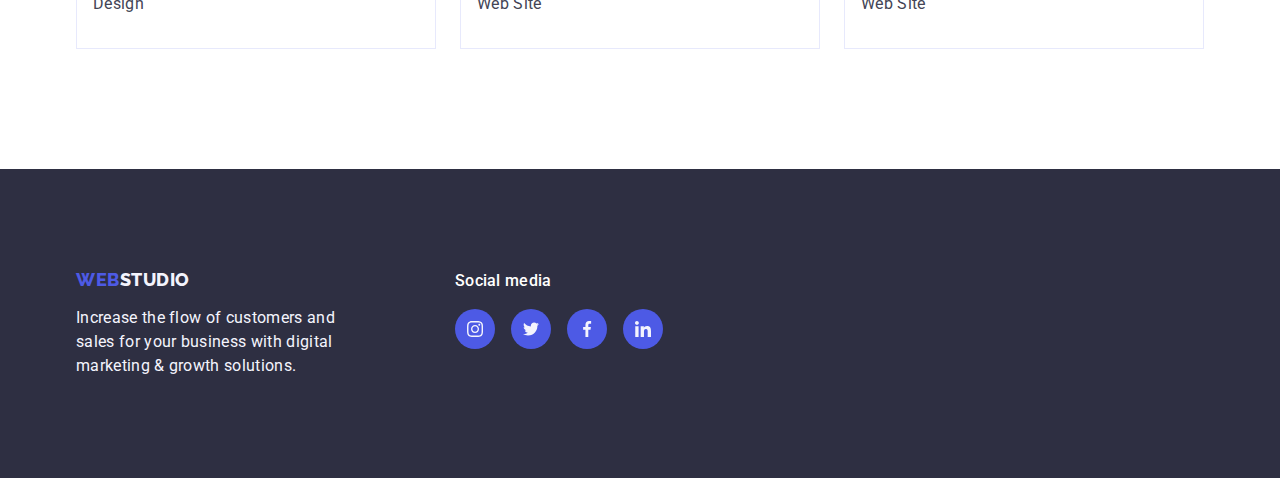
==== commit b3a2ae4b: "edits" ====
--- a/portfolio.html
+++ b/portfolio.html
@@ -23,7 +23,7 @@
                 <a class="link logo header-logo" href="./index.html">Web<span class="logo-accent">Studio</span></a>
                 <ul class="list nav-list">
                     <li class="nav-list-item"><a class="list-item-link link" href="./index.html">Studio</a></li>
-                    <li class="nav-list-item active"><a class="list-item-link link"
+                    <li class="nav-list-item"><a class="list-item-link link active"
                             href="./portfolio.html">Portfolio</a></li>
                     <li class="nav-list-item"><a class="list-item-link link" href="">Contacts</a></li>
                 </ul>
@@ -66,7 +66,7 @@
 
                 <ul class="list portfolio-list">
                     <li class="portfolio-list-item">
-                        <a href="" class="link">
+                        <a href="" class="link portfolio-list-link">
                             <div class="portfolio-img">
                                 <img src="./images/portfolio01.jpg" alt="mobile application" width="360" height="300">
                                 <p class="portfolio-img-overlay">14 Stylish and User-Friendly App Design Concepts · Task
@@ -81,7 +81,7 @@
                     </li>
 
                     <li class="portfolio-list-item">
-                        <a href="" class="link">
+                        <a href="" class="link portfolio-list-link">
                             <div class="portfolio-img">
                                 <img src="./images/portfolio02.jpg" alt="smartphone scans QR code" width="360"
                                     height="300">
@@ -97,7 +97,7 @@
                     </li>
 
                     <li class="portfolio-list-item">
-                        <a href="#" class="link">
+                        <a href="#" class="link portfolio-list-link">
                             <div class="portfolio-img">
                                 <img src="./images/portfolio03.jpg" alt="mobile and computer application" width="360"
                                     height="300">
@@ -113,7 +113,7 @@
                     </li>
 
                     <li class="portfolio-list-item">
-                        <a href="#" class="link">
+                        <a href="#" class="link portfolio-list-link">
                             <div class="portfolio-img">
                                 <img src="./images/portfolio04.jpg" alt="Taxi Service" width="360" height="300">
                                 <p class="portfolio-img-overlay">14 Stylish and User-Friendly App Design Concepts · Task
@@ -128,7 +128,7 @@
                     </li>
 
                     <li class="portfolio-list-item">
-                        <a href="#" class="link">
+                        <a href="#" class="link portfolio-list-link">
                             <div class="portfolio-img">
                                 <img src="./images/portfolio05.jpg" alt="illustrations" width="360" height="300">
                                 <p class="portfolio-img-overlay">14 Stylish and User-Friendly App Design Concepts · Task
@@ -143,7 +143,7 @@
                     </li>
 
                     <li class="portfolio-list-item">
-                        <a href="#" class="link">
+                        <a href="#" class="link portfolio-list-link">
                             <div class="portfolio-img">
                                 <img src="./images/portfolio06.jpg" alt="happy girl" width="360" height="300">
                                 <p class="portfolio-img-overlay">14 Stylish and User-Friendly App Design Concepts · Task
@@ -158,7 +158,7 @@
                     </li>
 
                     <li class="portfolio-list-item">
-                        <a href="#" class="link">
+                        <a href="#" class="link portfolio-list-link">
                             <div class="portfolio-img">
                                 <img src="./images/portfolio07.jpg" alt="design-concept" width="360" height="300">
                                 <p class="portfolio-img-overlay">14 Stylish and User-Friendly App Design Concepts · Task
@@ -173,7 +173,7 @@
                     </li>
 
                     <li class="portfolio-list-item">
-                        <a href="#" class="link">
+                        <a href="#" class="link portfolio-list-link">
                             <div class="portfolio-img">
                                 <img src="./images/portfolio08.jpg" alt="woman with vegetables" width="360"
                                     height="300">
@@ -189,7 +189,7 @@
                     </li>
 
                     <li class="portfolio-list-item">
-                        <a href="#" class="link">
+                        <a href="#" class="link portfolio-list-link">
                             <div class="portfolio-img">
                                 <img src="./images/portfolio09.jpg" alt="сup of coffee" width="360" height="300">
                                 <p class="portfolio-img-overlay">14 Stylish and User-Friendly App Design Concepts · Task
@@ -221,28 +221,28 @@
                 <ul class="social-links footer-social-list list">
                     <li>
                         <a href="https://www.instagram.com/" target="_blank" class="link footer-social-link">
-                            <svg class="team-icon" href="./images/icons.svg" width="16" height="16">
+                            <svg class="team-icon" width="16" height="16">
                                 <use href="./images/icons.svg#icon-instagram-2"></use>
                             </svg>
                         </a>
                     </li>
                     <li>
                         <a href="https://twitter.com/" target="_blank" class="link footer-social-link">
-                            <svg class="team-icon" href="./images/icons.svg" width="16" height="16">
+                            <svg class="team-icon" width="16" height="16">
                                 <use href="./images/icons.svg#icon-twitter-1"></use>
                             </svg>
                         </a>
                     </li>
                     <li>
                         <a href="https://www.facebook.com/" target="_blank" class="link footer-social-link">
-                            <svg class="team-icon" href="./images/icons.svg" width="16" height="16">
+                            <svg class="team-icon" width="16" height="16">
                                 <use href="./images/icons.svg#icon-facebook-1"></use>
                             </svg>
                         </a>
                     </li>
                     <li>
                         <a href="https://www.linkedin.com//" target="_blank" class="link footer-social-link">
-                            <svg class="team-icon" href="./images/icons.svg" width="16" height="16">
+                            <svg class="team-icon" width="16" height="16">
                                 <use href="./images/icons.svg#icon-linkedin-1"></use>
                             </svg>
                         </a>
--- a/css/styles.css
+++ b/css/styles.css
@@ -44,31 +44,49 @@
 }
 .modal{
     width: 408px;
-    height: 584px;
+    min-height: 584px;
     background-color: var(--modalBg);
     border-radius: 4px;
-    position: relative;
-    top: 80px;
-    left:calc(50%-204px);
+    box-shadow: 0px 1px 1px rgba(0, 0, 0, 0.14), 0px 1px 3px rgba(0, 0, 0, 0.12), 0px 2px 1px rgba(0, 0, 0, 0.2);
+    position: absolute;
+    top: 50%;
+    left:50%;
+    transition: transform 250ms cubic-bezier(0.4, 0, 0.2, 1);
+    transform: translate(-50%, -50%) scale(1);
 }
 .m-close-btn {
     position: absolute;
     display: flex;
     justify-content: center;
     align-items: center;
+    padding: 0;
     width: 24px;
     height: 24px;
     top: 24px;
     right: 24px;
-    background: var(--accentColor);
+    background-color: var(--accentColor);
     border: 1px solid rgba(0, 0, 0, 0.1);
     border-radius: 50%;
     cursor: pointer;
+    transition: background-color 250ms cubic-bezier(0.4, 0, 0.2, 1), border 250ms cubic-bezier(0.4, 0, 0.2, 1); 
+}
+.m-close-btn:hover,
+.m-close-btn:focus {
+    background-color: var(--pressedState);
+    border: none;
+}
+.icon-close{
+    transition: fill 250ms cubic-bezier(0.4, 0, 0.2, 1);
+}
+.m-close-btn:hover .icon-close,
+.m-close-btn:focus .icon-close{
+    fill: #ffffff;
 }
 .header{
     border-bottom: 1px solid var(--accentColor);
     padding: 24px 0;
     height: 72px;
+    box-shadow: 0px 2px 1px rgba(46, 47, 66, 0.08), 0px 1px 1px rgba(46, 47, 66, 0.16), 0px 1px 6px rgba(46, 47, 66, 0.08);
 }
 .logo{
     font-family: 'Raleway', sans-serif;
@@ -90,6 +108,7 @@
     list-style: none;
 }
 .list-item-link{
+    position: relative;
     font-style: normal;
     font-weight: 500;
     font-size: 16px;
@@ -97,28 +116,25 @@
     letter-spacing: 0.02em;
     color: var(--mainColor);
     padding: 24px 0;
-    transition: ;
-    transition-property: color 250ms cubic-bezier(0.4, 0, 0.2, 1);
+    transition: color 250ms cubic-bezier(0.4, 0, 0.2, 1);
 }
 .list-item-link:hover,
 .list-item-link:focus{
     color: var(--pressedState);
 }
-.nav-list-item:hover::after,
-.nav-list-item:focus::after,
-.nav-list-item.active::after{
+.list-item-link:hover::after,
+.list-item-link:focus::after,
+.list-item-link.active::after{
     content: "";
     display: block;
     height: 4px;
     left: 0px;
-    top: 44px;
     background: var(--pressedState);
     border-radius: 2px;
-    bottom: 0;
+    bottom: -1px;
     position: absolute;
     left: 0;
     width: 100%;
-    top: calc(100% + 21px);
 }
 
 .contacts{
@@ -145,6 +161,8 @@
     background-image: linear-gradient(to bottom, rgba(46, 47, 66, 0.7), rgba(46, 47, 66, 0.7)),url(./../images/hero_bg.jpg);
     background-repeat: no-repeat;
     background-size: cover;
+    background-position: center;
+    border-radius: 4px;
     padding: 188px 0 188px 0;
     max-width: 1440px;
     margin: 0 auto;
@@ -213,6 +231,9 @@
 .team-list-item{
     background-color: var(--white);
 }
+.team-icon{
+    fill: var(--lightBg);
+}
 .footer{
     background-color: var(--mainColor);
 }
@@ -303,7 +324,7 @@
 border-radius: 0px 0px 4px 4px;
 }
 .team-subtitle-wrap{
-    padding: 32px 16px;
+    padding: 32px 0;
 }
 .team-subtitle{
     text-align: center;
@@ -315,7 +336,7 @@
 }
 .team-social-list {
     display: flex;
-    justify-content: space-between;
+    justify-content: center;
     gap: 24px;
 }
 .team-social-link {
@@ -339,13 +360,9 @@
     display: inline-block;
     margin-bottom: 16px;
 }
-.team-social-list {
-    display: flex;
-    justify-content: space-between;
-    gap: 24px;
-    }
 .footer-container{
     display: flex;
+    align-items: baseline
 }
 .footer-social-link {
     width: 40px;
@@ -400,14 +417,14 @@
     cursor: pointer;
     border-radius: 4px;
     padding: 12px 24px;
-    transition: background-color 250ms cubic-bezier(0.4, 0, 0.2, 1), border 250ms cubic-bezier(0.4, 0, 0.2, 1), color 250ms cubic-bezier(0.4, 0, 0.2, 1), box-shadow 250ms cubic-bezier(0.4, 0, 0.2, 1);
+    transition: background-color 250ms cubic-bezier(0.4, 0, 0.2, 1), border-color 250ms cubic-bezier(0.4, 0, 0.2, 1), color 250ms cubic-bezier(0.4, 0, 0.2, 1), box-shadow 250ms cubic-bezier(0.4, 0, 0.2, 1);
 }
 .filter-btn:hover,
 .filter-btn:focus{
     background-color: var(--pressedState);
     border:none;
     color:var(--white);
-    border: 1px solid transparent;
+    border-color: transparent;
     box-shadow: 0px 3px 1px rgba(0, 0, 0, 0.1), 0px 2px 1px rgba(0, 0, 0, 0.08), 0px 2px 2px rgba(0, 0, 0, 0.12);
 }
 .portfolio-list {
@@ -418,12 +435,17 @@
 }
 .portfolio-list-item {
     width: calc((100% - 48px) / 3);
+    
+}
+
+.portfolio-list-link{
+    display: block;
     transition: box-shadow 250ms cubic-bezier(0.4, 0, 0.2, 1);
 }
-.portfolio-list-item:hover{
+.portfolio-list-link:hover,
+.portfolio-list-link:focus{
     box-shadow: 0px 1px 6px rgba(46, 47, 66, 0.08), 0px 1px 1px rgba(46, 47, 66, 0.16), 0px 2px 1px rgba(46, 47, 66, 0.08);
 }
-
 .portfolio-subtitle {
    margin-bottom: 8px;
 }
@@ -442,7 +464,7 @@
 .portfolio-img-overlay {
     position: absolute;
     color: var(--lightBg); 
-    padding: 40px 32px 0 32px;
+    padding: 40px 32px;
     font-size: 16px;
     line-height: 1.5;
     letter-spacing: 0.02em;
@@ -452,10 +474,10 @@
     width:100%;
     height: 100%;
     transform: translateY(100%);
-    transition: transform 250ms ease-in-out;
+    transition: transform 250ms cubic-bezier(0.4, 0, 0.2, 1);
 }
 .portfolio-img:hover .portfolio-img-overlay {
-    transform: translateY(0);
+    transform: translateY(0%);
 }
 .visually-hidden {
     position: absolute;
@@ -478,7 +500,7 @@
     margin-bottom: 8px;
 }
 .customers{
-    padding: 120px 156px;
+    padding: 120px 0;
 }
 .customers-title{
     margin-bottom: 72px;
@@ -488,25 +510,24 @@
     justify-content: center;
     gap: 24px;
 }
-.customers-icon {
+
+.customers-link{
     fill: var(--subtleText);
-    transition: fill 250ms cubic-bezier(0.4, 0, 0.2, 1);
-}
-.customers-list-item:hover .customers-icon,
-.customers-list-item:focus .customers-icon{
-    fill: var(--pressedState);
-}
-.customers-list-item {
+    width: 100%;
+    height: 100%;
     border: 1px solid var(--subtleText);
     border-radius: 4px;
-    min-width: 168px;
+    display: flex;
+    justify-content: center;
+    align-items: center;
+    transition: border-color 250ms cubic-bezier(0.4, 0, 0.2, 1), fill 250ms cubic-bezier(0.4, 0, 0.2, 1);
+}
+.customers-link:hover,
+.customers-link:focus{
+    border-color: var(--pressedState);
+    fill: var(--pressedState);
+}
+.customers-list-item {
+    width: calc((100% - 120px) / 6); 
     height: 88px;   
-    display: flex;
-    justify-content: center;
-    align-items: center;
-    transition: border 250ms cubic-bezier(0.4, 0, 0.2, 1);
-    
-}
-.customers-list-item:hover {
-    border: 1px solid var(--pressedState);
-}
+}
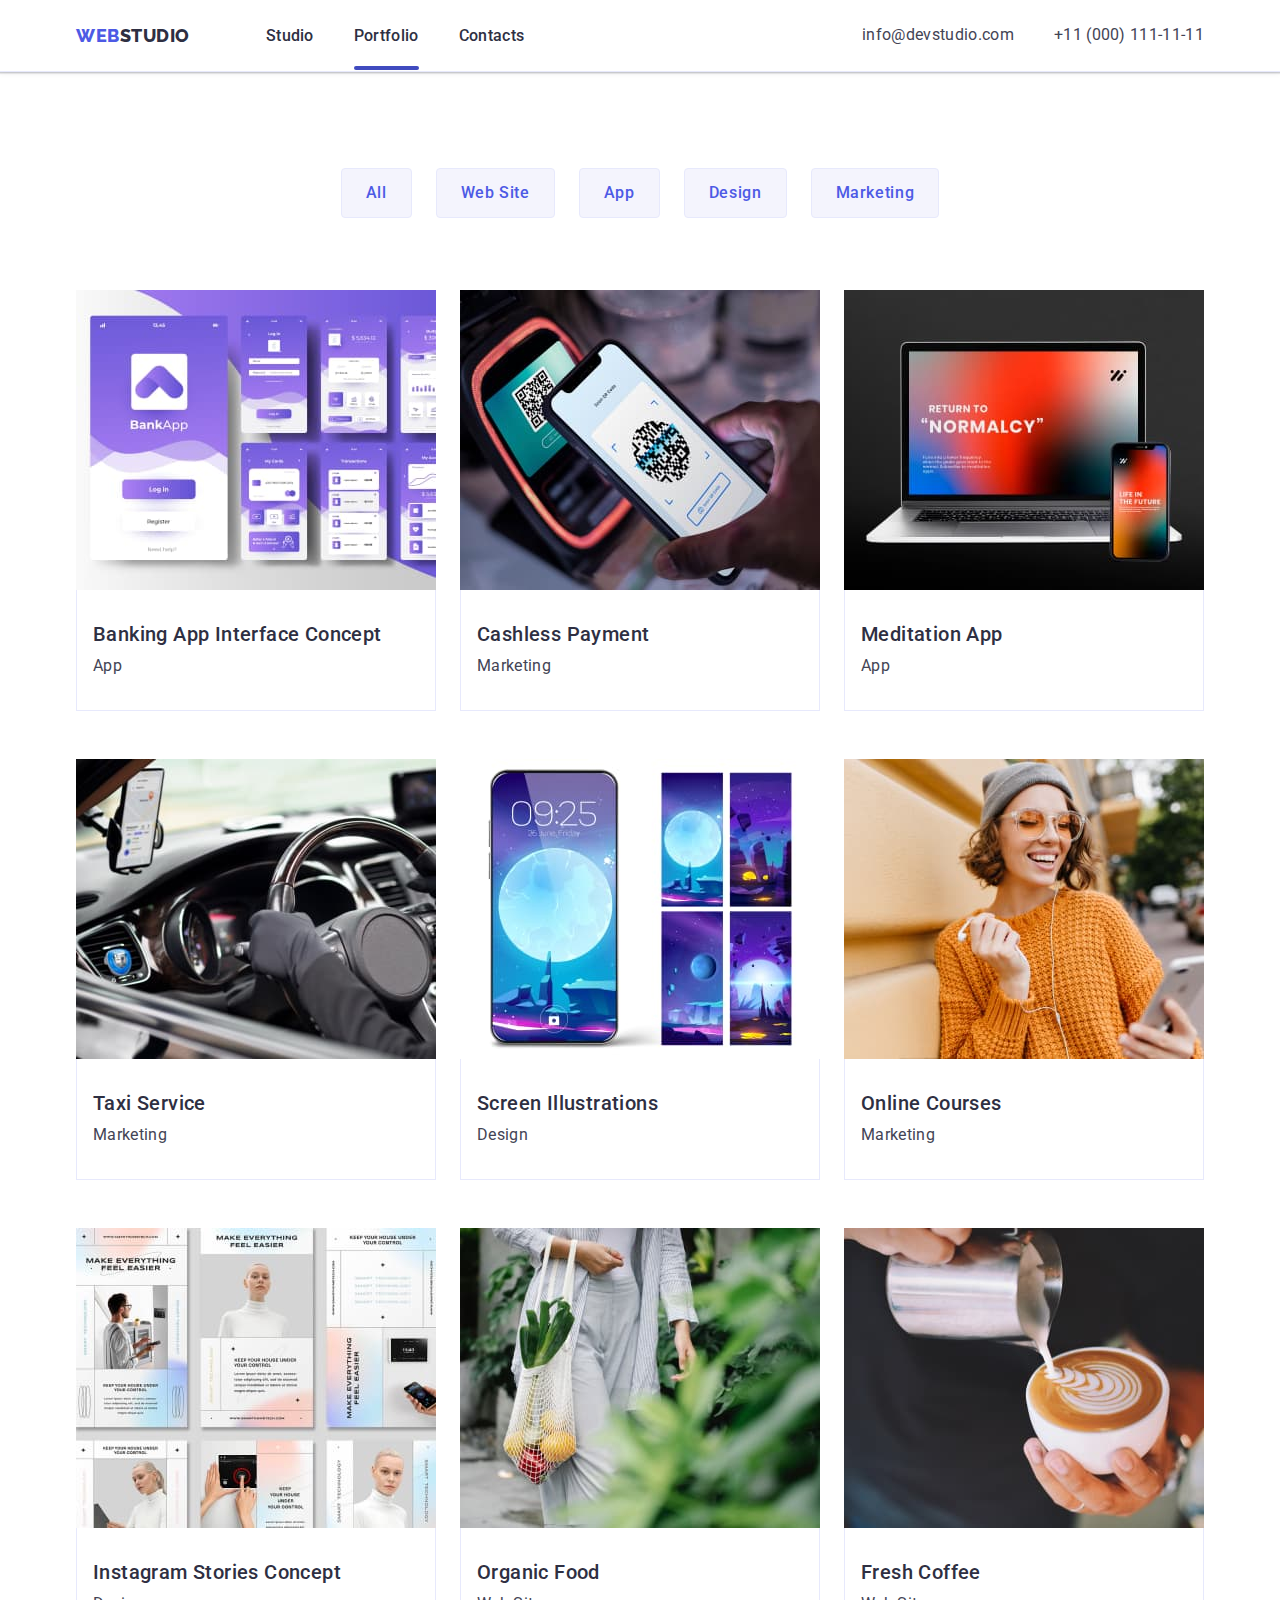
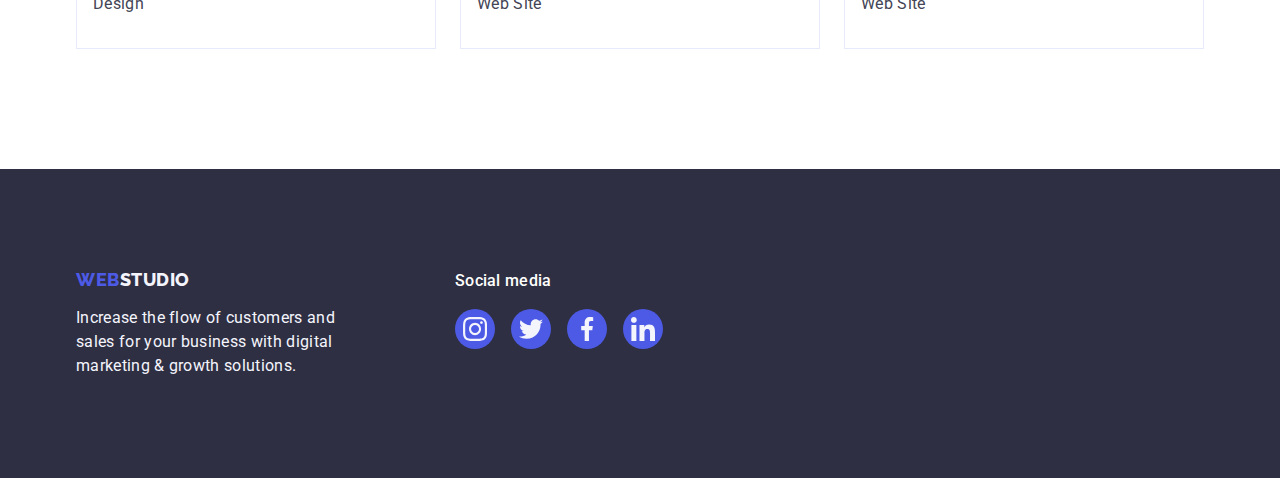
==== commit 05eff397: "edits" ====
--- a/portfolio.html
+++ b/portfolio.html
@@ -221,28 +221,28 @@
                 <ul class="social-links footer-social-list list">
                     <li>
                         <a href="https://www.instagram.com/" target="_blank" class="link footer-social-link">
-                            <svg class="team-icon" width="16" height="16">
+                            <svg class="team-icon" width="24" height="24">
                                 <use href="./images/icons.svg#icon-instagram-2"></use>
                             </svg>
                         </a>
                     </li>
                     <li>
                         <a href="https://twitter.com/" target="_blank" class="link footer-social-link">
-                            <svg class="team-icon" width="16" height="16">
+                            <svg class="team-icon" width="24" height="24">
                                 <use href="./images/icons.svg#icon-twitter-1"></use>
                             </svg>
                         </a>
                     </li>
                     <li>
                         <a href="https://www.facebook.com/" target="_blank" class="link footer-social-link">
-                            <svg class="team-icon" width="16" height="16">
+                            <svg class="team-icon" width="24" height="24">
                                 <use href="./images/icons.svg#icon-facebook-1"></use>
                             </svg>
                         </a>
                     </li>
                     <li>
                         <a href="https://www.linkedin.com//" target="_blank" class="link footer-social-link">
-                            <svg class="team-icon" width="16" height="16">
+                            <svg class="team-icon" width="24" height="24">
                                 <use href="./images/icons.svg#icon-linkedin-1"></use>
                             </svg>
                         </a>
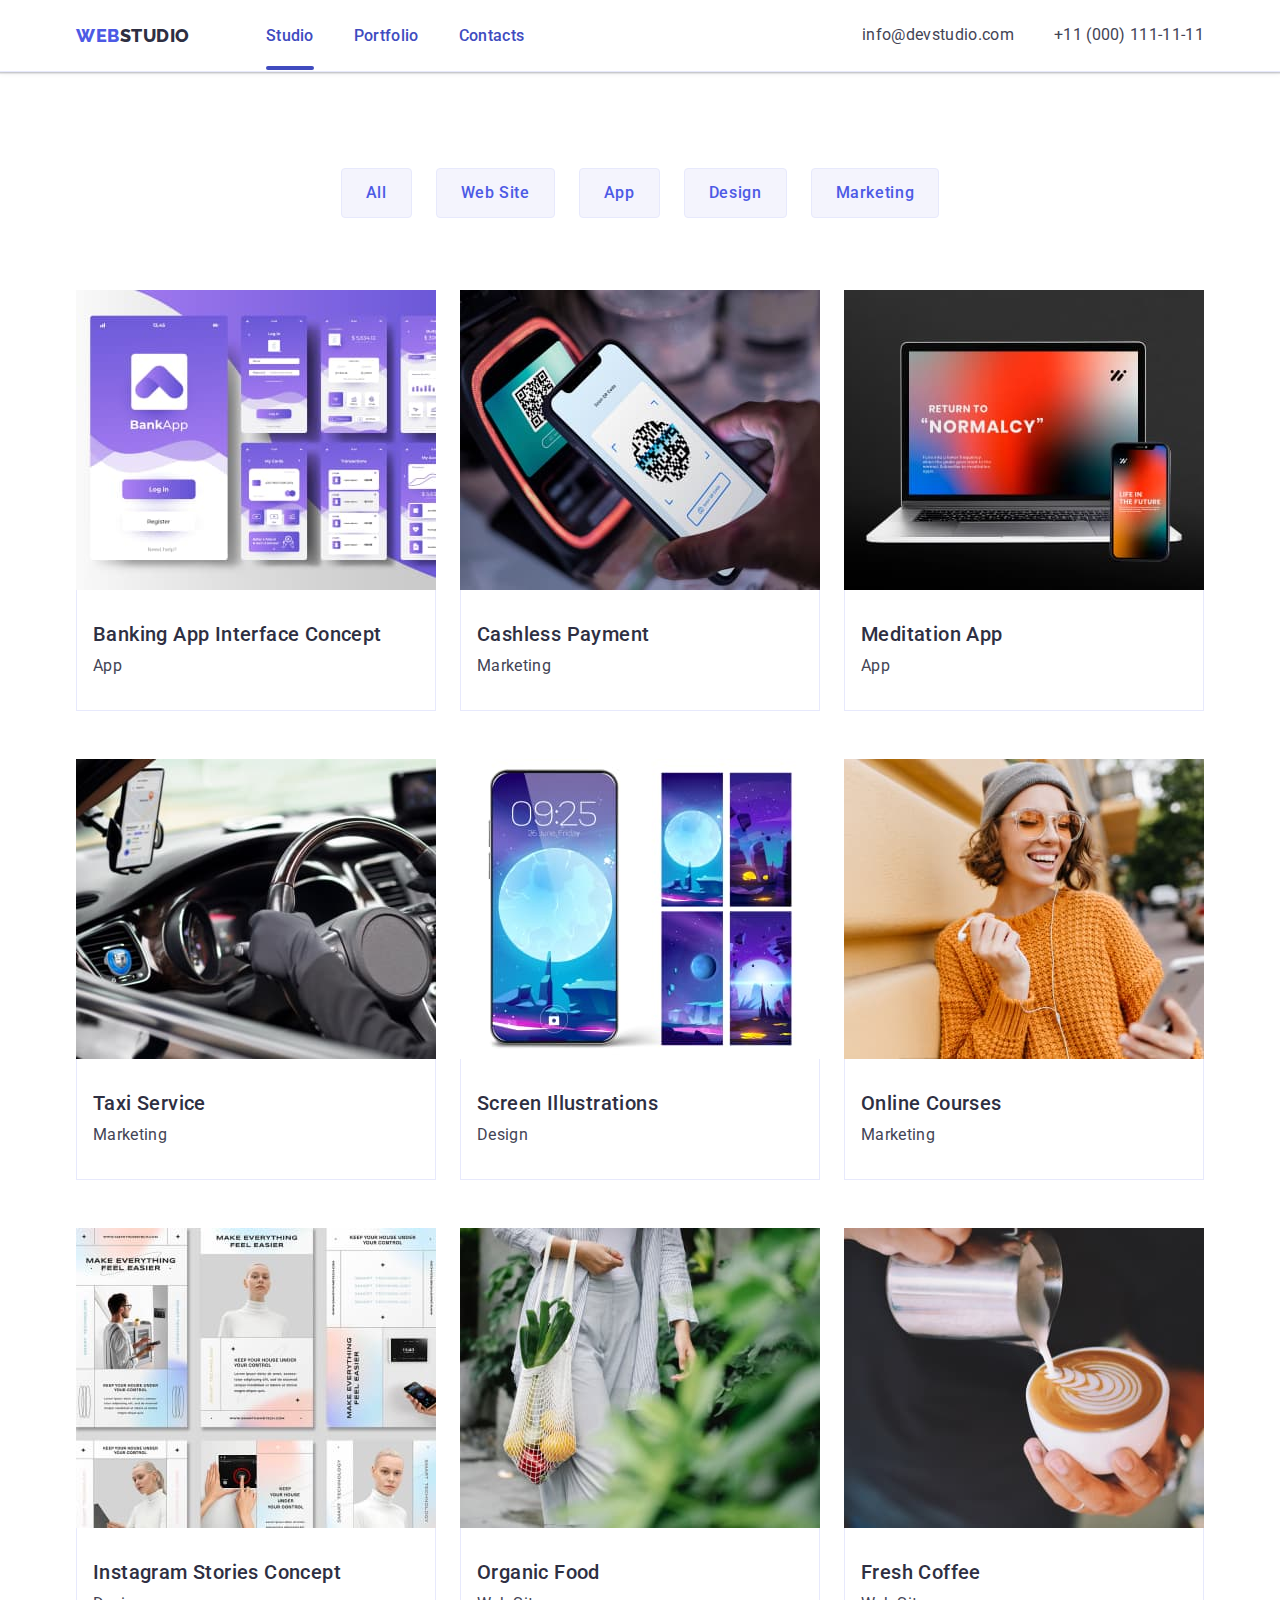
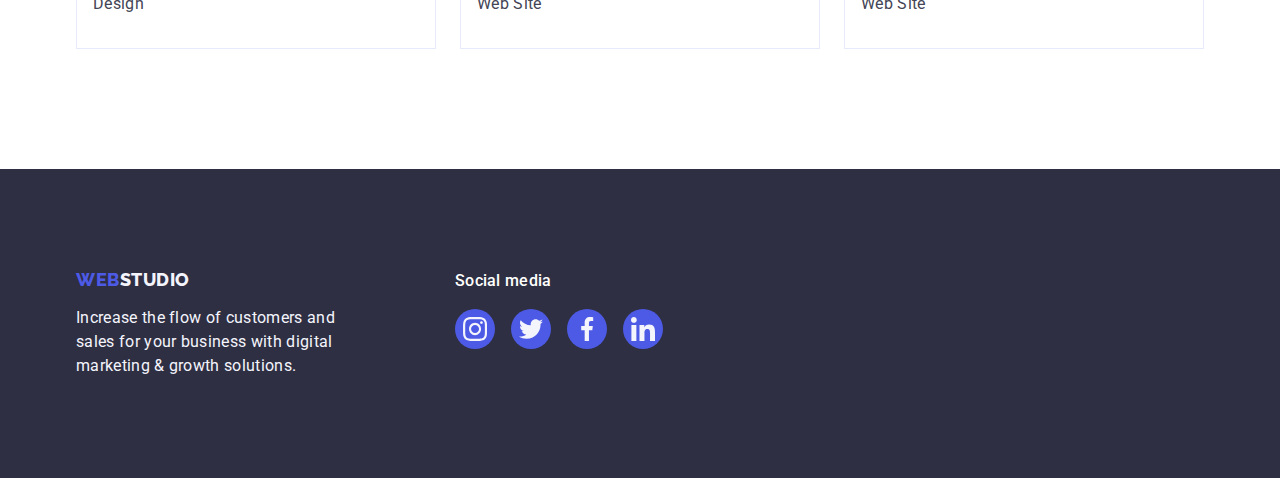
==== commit 1b9ba509: "edits" ====
--- a/portfolio.html
+++ b/portfolio.html
@@ -22,10 +22,11 @@
             <nav class="nav">
                 <a class="link logo header-logo" href="./index.html">Web<span class="logo-accent">Studio</span></a>
                 <ul class="list nav-list">
-                    <li class="nav-list-item"><a class="list-item-link link" href="./index.html">Studio</a></li>
-                    <li class="nav-list-item"><a class="list-item-link link active"
+                    <li class="nav-list-item nav-color-txt"><a class="list-item-link link active"
+                            href="./index.html">Studio</a></li>
+                    <li class="nav-list-item nav-color-txt"><a class="list-item-link link"
                             href="./portfolio.html">Portfolio</a></li>
-                    <li class="nav-list-item"><a class="list-item-link link" href="">Contacts</a></li>
+                    <li class="nav-list-item nav-color-txt"><a class="list-item-link link" href="#">Contacts</a></li>
                 </ul>
             </nav>
             <address class="contacts">
--- a/css/styles.css
+++ b/css/styles.css
@@ -40,7 +40,7 @@
     top: 0;
     display: flex;
     justify-content: center;
-    transition: opacity .4s;
+    transition: opacity 250ms cubic-bezier(0.4, 0, 0.2, 1), visibility 250ms cubic-bezier(0.4, 0, 0.2, 1);
 }
 .modal{
     width: 408px;
@@ -114,7 +114,7 @@
     font-size: 16px;
     line-height: 1.5;
     letter-spacing: 0.02em;
-    color: var(--mainColor);
+    color: #404bbf;
     padding: 24px 0;
     transition: color 250ms cubic-bezier(0.4, 0, 0.2, 1);
 }
@@ -149,7 +149,7 @@
     text-decoration: none;
     color: var(--textColor);
     padding: 24px 0;
-    transition: background-color 250ms cubic-bezier(0.4, 0, 0.2, 1);
+    transition: color 250ms cubic-bezier(0.4, 0, 0.2, 1);
 
 }
 .address-link:hover,
@@ -273,6 +273,10 @@
 }
 .nav-list-item {
     position: relative;
+    transition: color 250ms cubic-bezier(0.4, 0, 0.2, 1);
+}
+.nav-color-txt {
+color: var(--pressedState);
 }
 .contacts-list{
     display: flex;
@@ -476,7 +480,8 @@
     transform: translateY(100%);
     transition: transform 250ms cubic-bezier(0.4, 0, 0.2, 1);
 }
-.portfolio-img:hover .portfolio-img-overlay {
+.portfolio-img:hover .portfolio-img-overlay,
+.portfolio-img:focus .portfolio-img-overlay {
     transform: translateY(0%);
 }
 .visually-hidden {
@@ -498,6 +503,7 @@
     align-items: center;
     justify-content: center;
     margin-bottom: 8px;
+    border-radius: 4px;
 }
 .customers{
     padding: 120px 0;
@@ -520,14 +526,19 @@
     display: flex;
     justify-content: center;
     align-items: center;
-    transition: border-color 250ms cubic-bezier(0.4, 0, 0.2, 1), fill 250ms cubic-bezier(0.4, 0, 0.2, 1);
+    color: var(--subtleText);
+    transition: border-color 250ms cubic-bezier(0.4, 0, 0.2, 1), color 250ms cubic-bezier(0.4, 0, 0.2, 1);
 }
 .customers-link:hover,
 .customers-link:focus{
     border-color: var(--pressedState);
     fill: var(--pressedState);
+    color: var(--pressedState);
 }
 .customers-list-item {
     width: calc((100% - 120px) / 6); 
     height: 88px;   
 }
+.customers-icon{
+    fill: currentColor;
+}
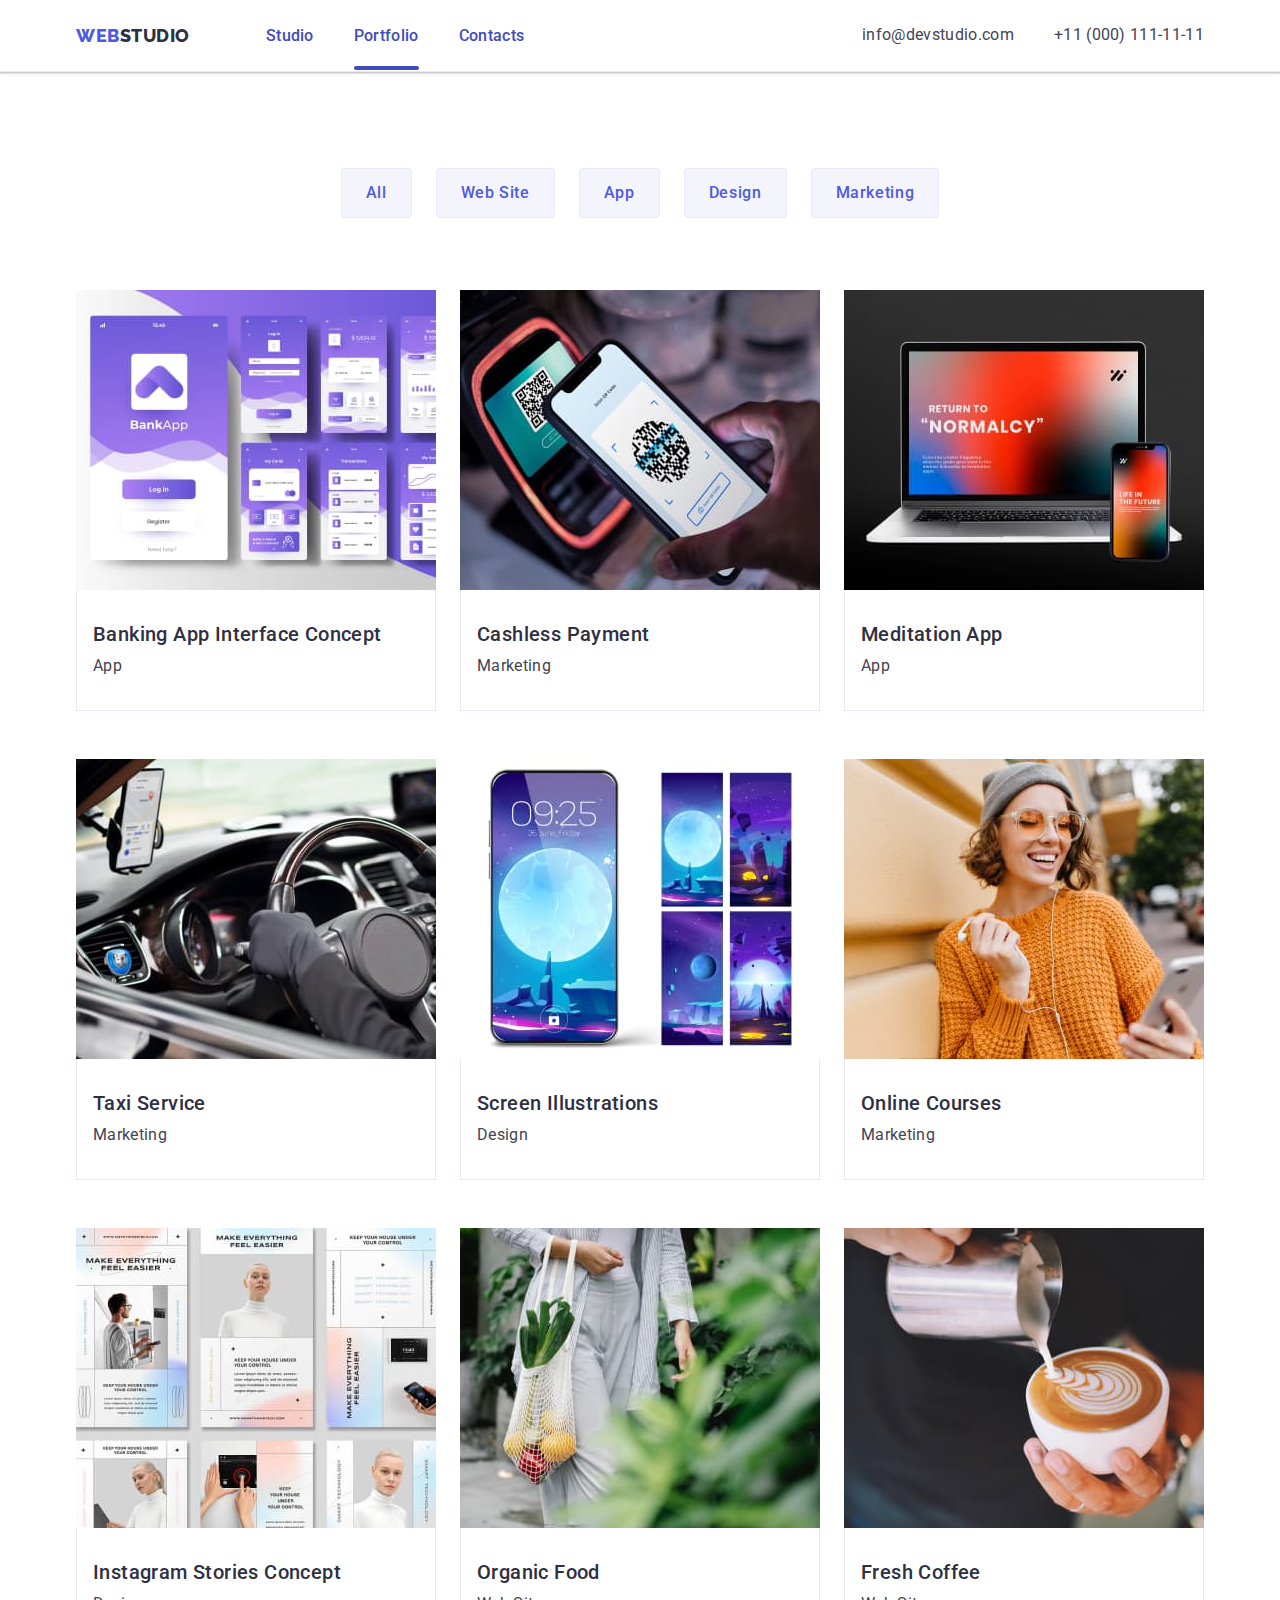
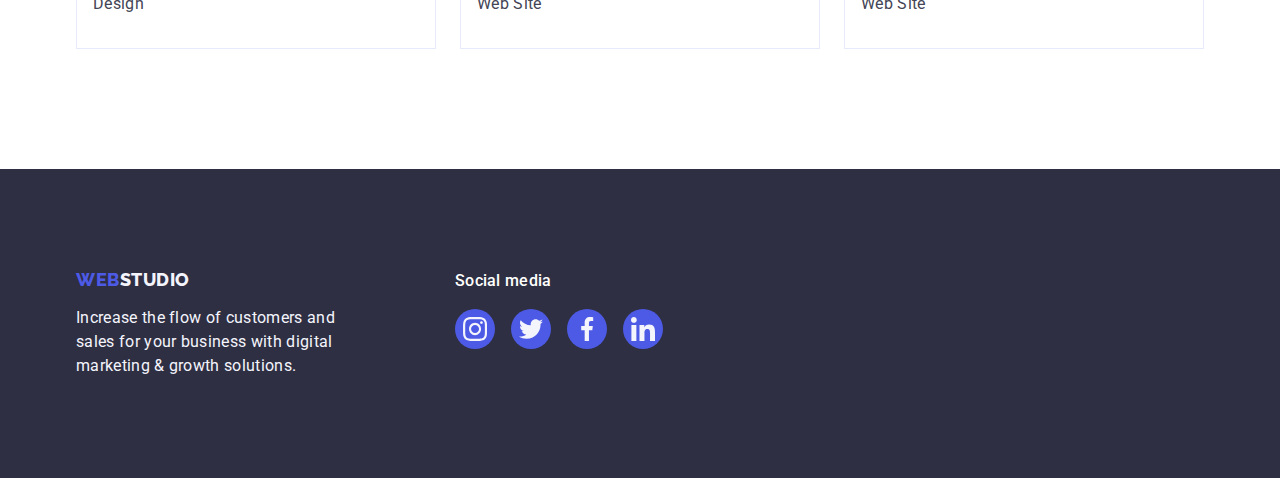
==== commit 8dfc0030: "edits" ====
--- a/portfolio.html
+++ b/portfolio.html
@@ -22,9 +22,9 @@
             <nav class="nav">
                 <a class="link logo header-logo" href="./index.html">Web<span class="logo-accent">Studio</span></a>
                 <ul class="list nav-list">
+                    <li class="nav-list-item nav-color-txt"><a class="list-item-link link"
+                            href="./index.html">Studio</a></li>
                     <li class="nav-list-item nav-color-txt"><a class="list-item-link link active"
-                            href="./index.html">Studio</a></li>
-                    <li class="nav-list-item nav-color-txt"><a class="list-item-link link"
                             href="./portfolio.html">Portfolio</a></li>
                     <li class="nav-list-item nav-color-txt"><a class="list-item-link link" href="#">Contacts</a></li>
                 </ul>
@@ -220,28 +220,28 @@
             <div class="footer-social">
                 <p class="footer-social-title">Social media</p>
                 <ul class="social-links footer-social-list list">
-                    <li>
+                    <li class="footer-item">
                         <a href="https://www.instagram.com/" target="_blank" class="link footer-social-link">
                             <svg class="team-icon" width="24" height="24">
                                 <use href="./images/icons.svg#icon-instagram-2"></use>
                             </svg>
                         </a>
                     </li>
-                    <li>
+                    <li class="footer-item">
                         <a href="https://twitter.com/" target="_blank" class="link footer-social-link">
                             <svg class="team-icon" width="24" height="24">
                                 <use href="./images/icons.svg#icon-twitter-1"></use>
                             </svg>
                         </a>
                     </li>
-                    <li>
+                    <li class="footer-item">
                         <a href="https://www.facebook.com/" target="_blank" class="link footer-social-link">
                             <svg class="team-icon" width="24" height="24">
                                 <use href="./images/icons.svg#icon-facebook-1"></use>
                             </svg>
                         </a>
                     </li>
-                    <li>
+                    <li class="footer-item">
                         <a href="https://www.linkedin.com//" target="_blank" class="link footer-social-link">
                             <svg class="team-icon" width="24" height="24">
                                 <use href="./images/icons.svg#icon-linkedin-1"></use>
@@ -250,7 +250,6 @@
                     </li>
                 </ul>
             </div>
-
         </div>
     </footer>
 </body>
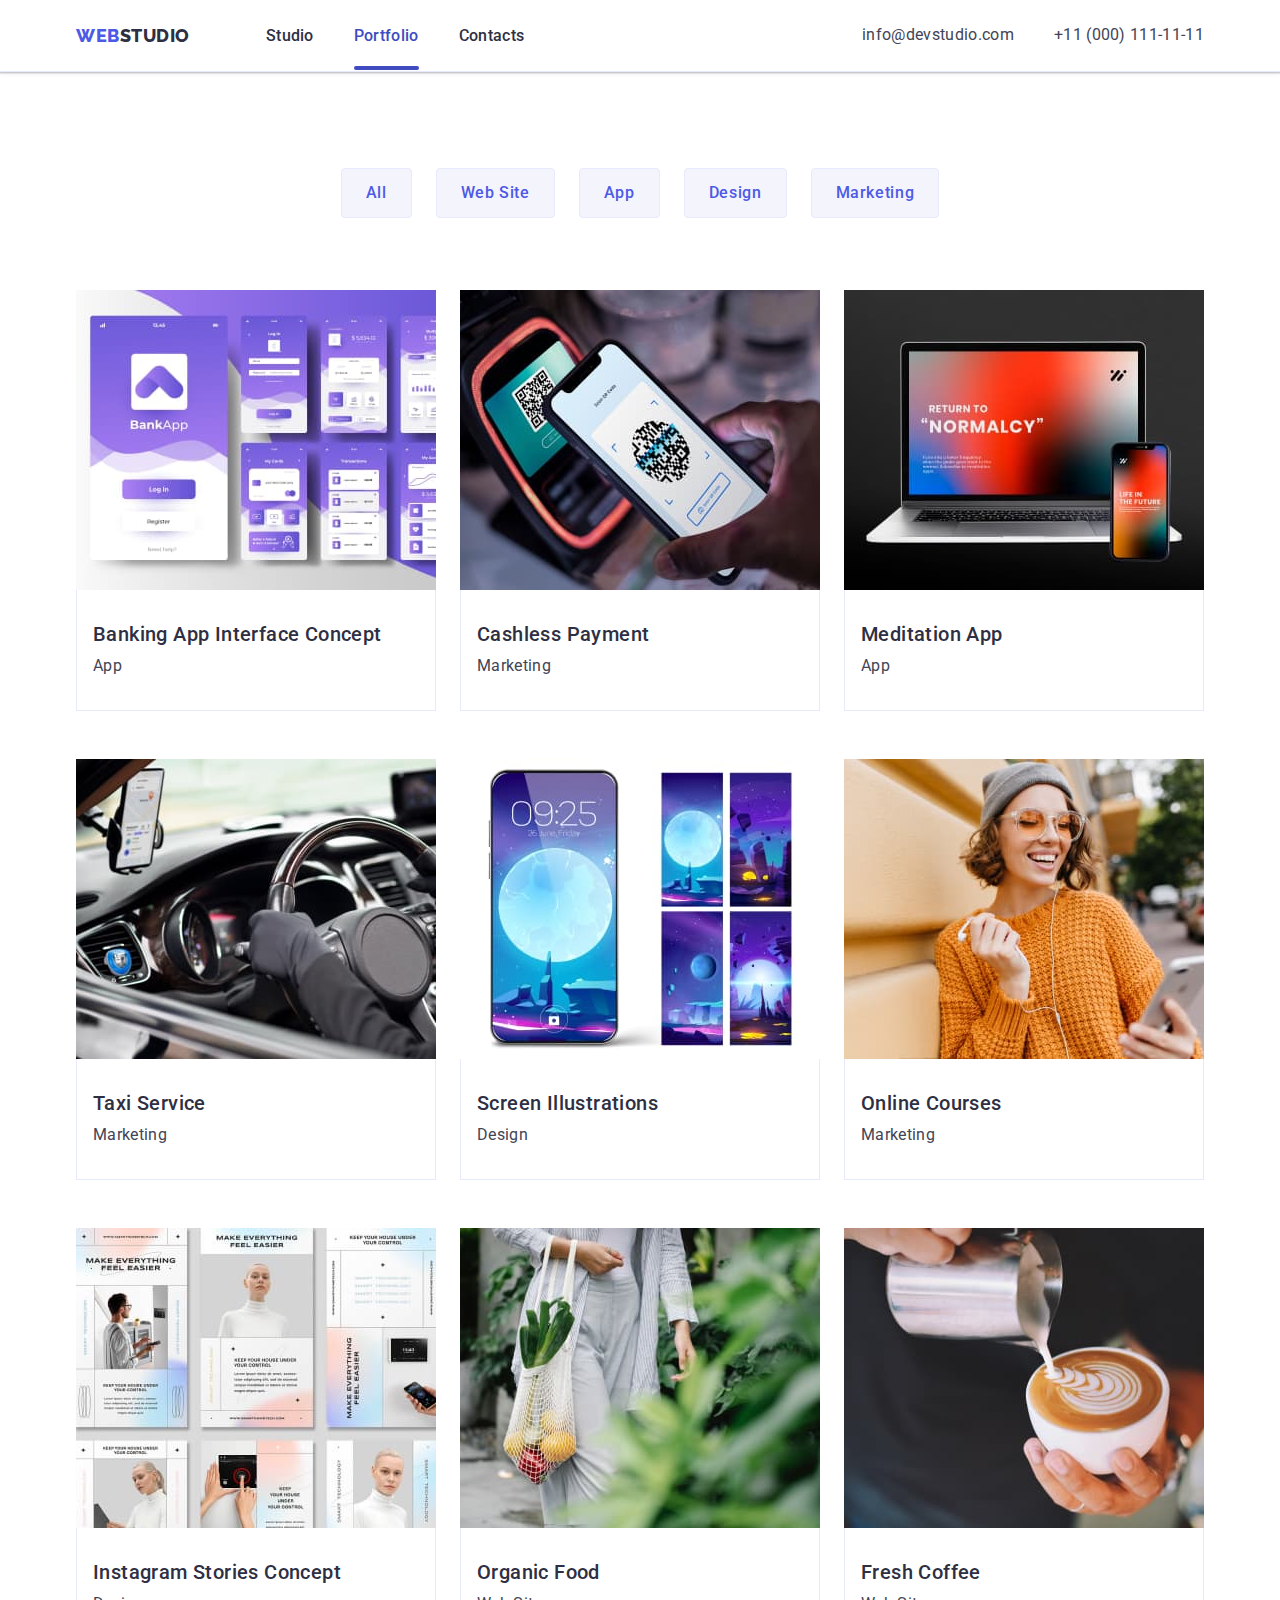
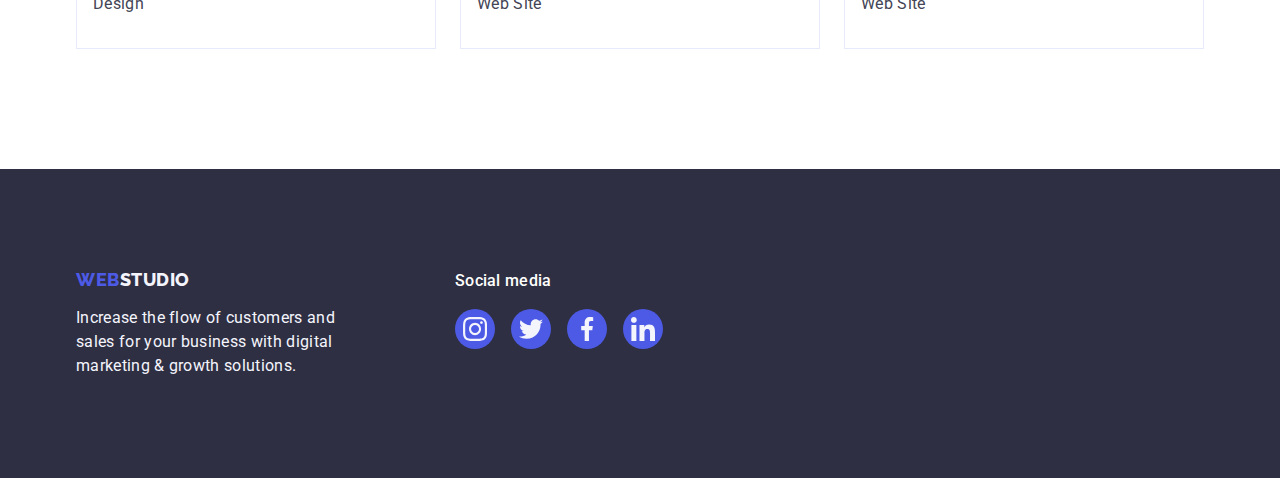
==== commit 1aa330ce: "edits" ====
--- a/portfolio.html
+++ b/portfolio.html
@@ -22,11 +22,10 @@
             <nav class="nav">
                 <a class="link logo header-logo" href="./index.html">Web<span class="logo-accent">Studio</span></a>
                 <ul class="list nav-list">
-                    <li class="nav-list-item nav-color-txt"><a class="list-item-link link"
-                            href="./index.html">Studio</a></li>
-                    <li class="nav-list-item nav-color-txt"><a class="list-item-link link active"
+                    <li class="nav-list-item"><a class="list-item-link link" href="./index.html">Studio</a></li>
+                    <li class="nav-list-item"><a class="list-item-link link active"
                             href="./portfolio.html">Portfolio</a></li>
-                    <li class="nav-list-item nav-color-txt"><a class="list-item-link link" href="#">Contacts</a></li>
+                    <li class="nav-list-item"><a class="list-item-link link" href="#">Contacts</a></li>
                 </ul>
             </nav>
             <address class="contacts">
--- a/css/styles.css
+++ b/css/styles.css
@@ -114,9 +114,12 @@
     font-size: 16px;
     line-height: 1.5;
     letter-spacing: 0.02em;
-    color: #404bbf;
+    color: var(--mainColor);
     padding: 24px 0;
     transition: color 250ms cubic-bezier(0.4, 0, 0.2, 1);
+}
+.active{
+    color:var(--pressedState);
 }
 .list-item-link:hover,
 .list-item-link:focus{
@@ -275,9 +278,7 @@
     position: relative;
     transition: color 250ms cubic-bezier(0.4, 0, 0.2, 1);
 }
-.nav-color-txt {
-color: var(--pressedState);
-}
+
 .contacts-list{
     display: flex;
     align-items: center;
@@ -480,10 +481,11 @@
     transform: translateY(100%);
     transition: transform 250ms cubic-bezier(0.4, 0, 0.2, 1);
 }
-.portfolio-img:hover .portfolio-img-overlay,
-.portfolio-img:focus .portfolio-img-overlay {
-    transform: translateY(0%);
-}
+.portfolio-list-link:hover .portfolio-img-overlay,
+.portfolio-list-link:focus .portfolio-img-overlay {
+    transform: translateY(0);
+}
+
 .visually-hidden {
     position: absolute;
     width: 1px;
